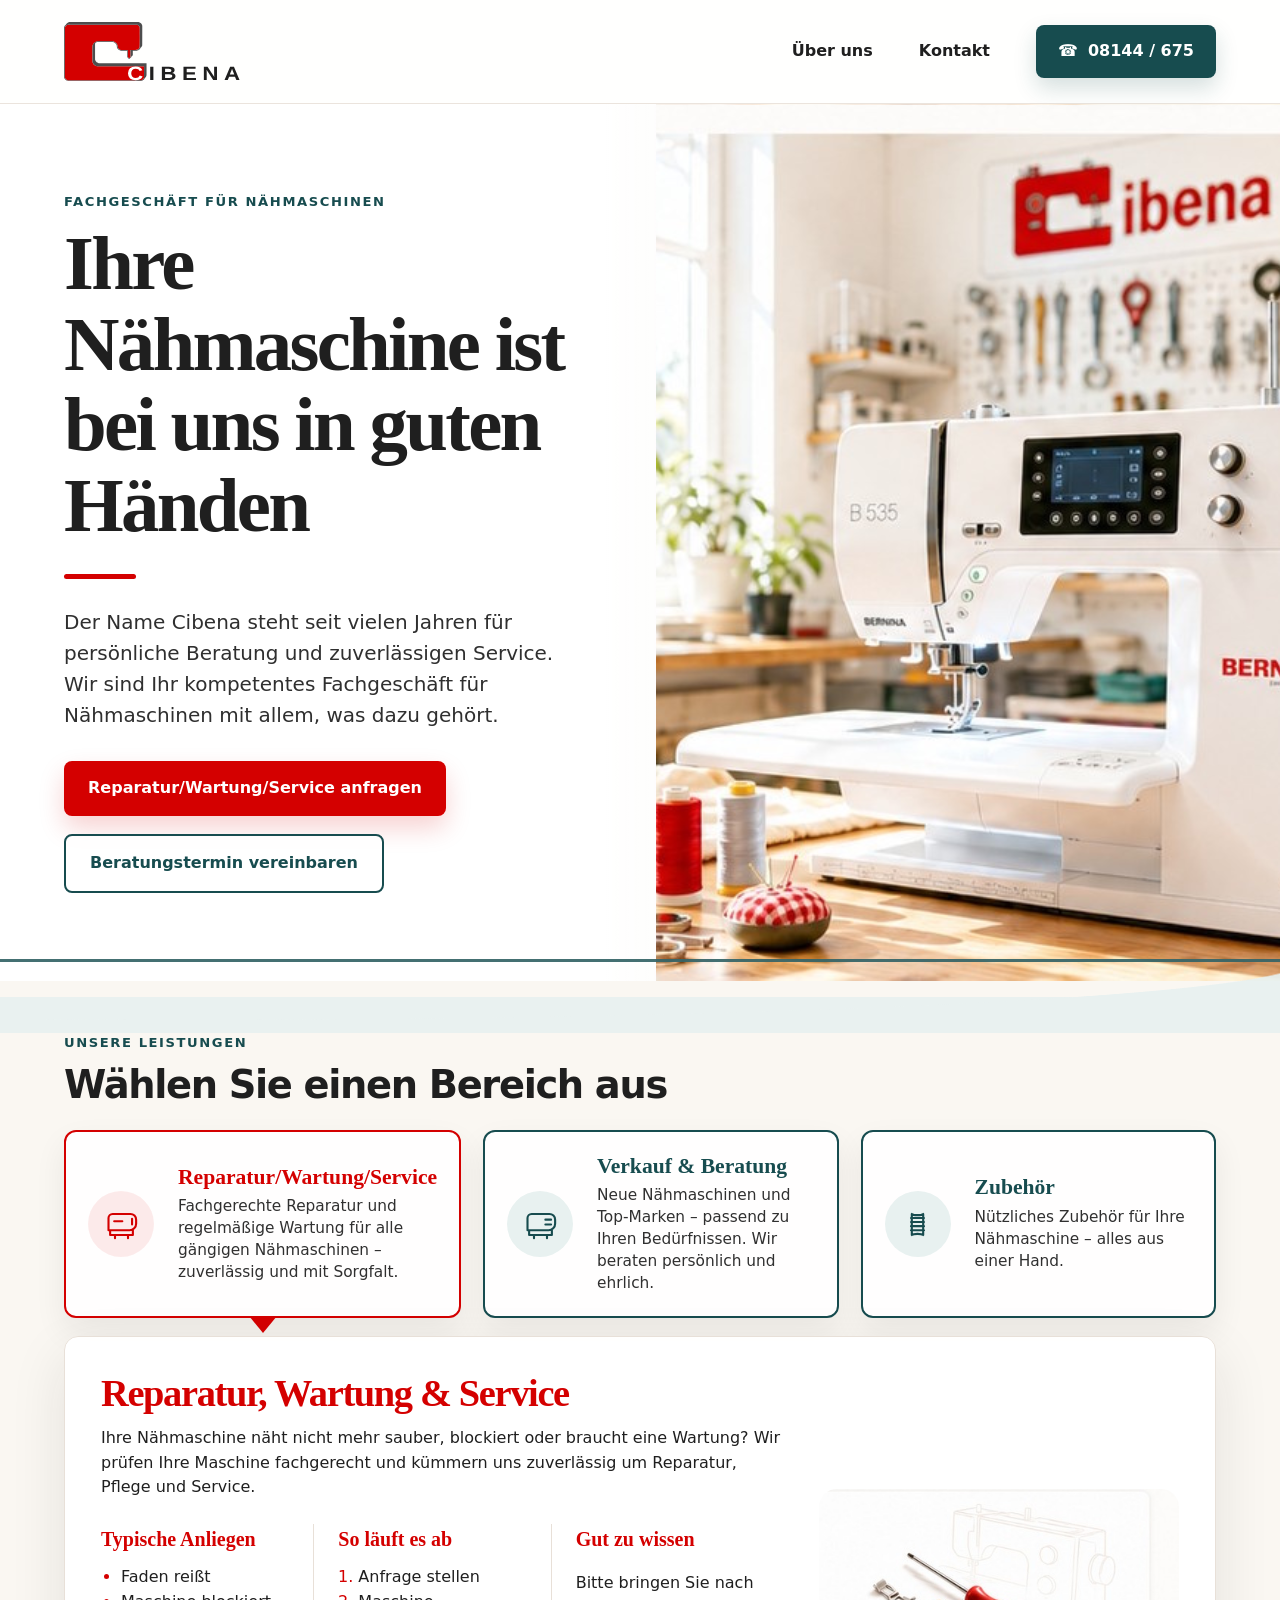
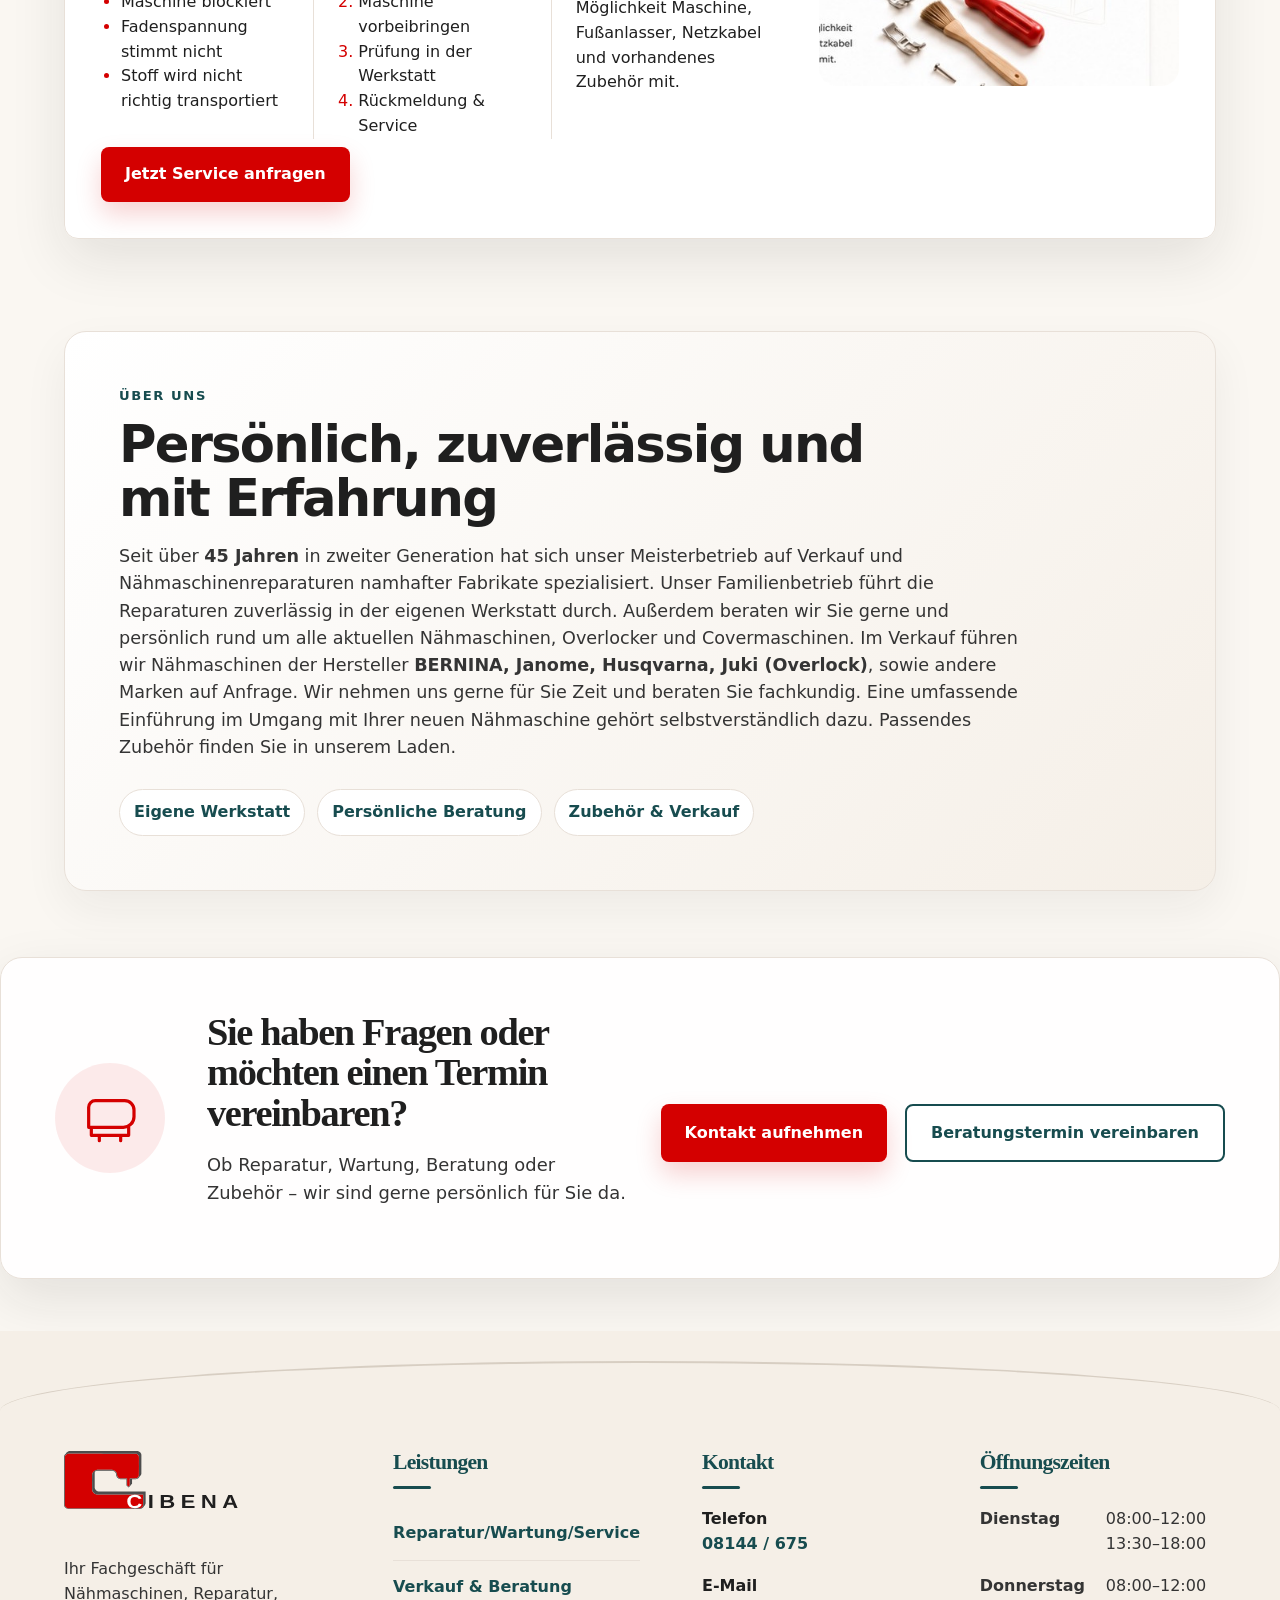
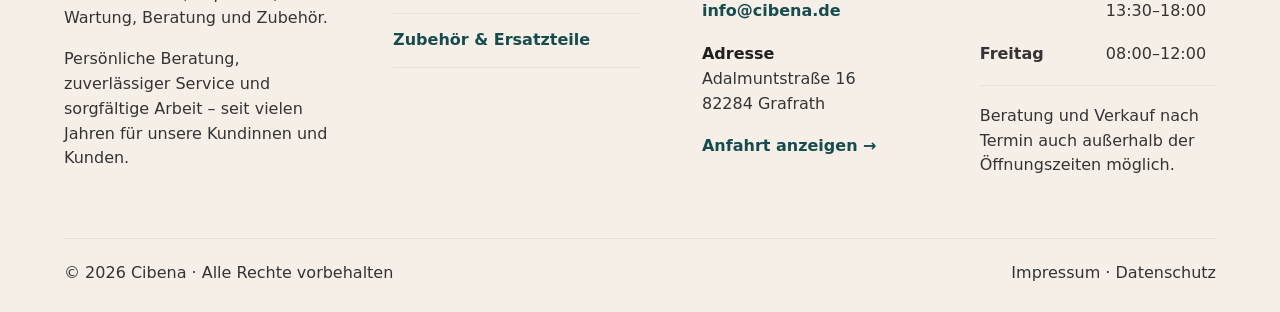
==== index.html @ 3da10b3f "Logo: vereinfachte Nähmaschine aus D:\Logos statt des detaillierten Logos" ====
<!doctype html>
<html lang="de">
<head>
  <meta charset="utf-8" />
  <meta name="viewport" content="width=device-width, initial-scale=1" />
  <title>Cibena – Nähmaschinen Reparatur, Wartung & Beratung</title>
  <meta name="description" content="Cibena ist Ihr Fachgeschäft für Nähmaschinen: Reparatur, Wartung, Service, Verkauf, Beratung, Zubehör und Ersatzteile." />
  <link rel="icon" href="assets/img/logo-cibena-neu.svg" type="image/svg+xml" />
  <link rel="stylesheet" href="assets/css/styles.css" />
</head>
<body>
  <header class="site-header" id="top">
    <a class="brand" href="#top" aria-label="Cibena Startseite">
      <img src="assets/img/logo-cibena-neu.svg" alt="Cibena" />
    </a>
    <nav class="main-nav" aria-label="Hauptnavigation">
      <a href="#ueber-uns">Über uns</a>
      <a href="#kontakt">Kontakt</a>
      <a class="phone-button" href="tel:+498144675" aria-label="Cibena anrufen">
        <span aria-hidden="true">☎</span> 08144 / 675
      </a>
    </nav>
  </header>

  <main>
    <section class="hero" aria-labelledby="hero-title">
      <div class="hero-copy">
        <p class="eyebrow">Fachgeschäft für Nähmaschinen</p>
        <h1 id="hero-title">Ihre Nähmaschine ist bei uns in guten Händen</h1>
        <div class="accent-line" aria-hidden="true"></div>
        <p class="hero-text">Der Name Cibena steht seit vielen Jahren für persönliche Beratung und zuverlässigen Service. Wir sind Ihr kompetentes Fachgeschäft für Nähmaschinen mit allem, was dazu gehört.</p>
        <div class="hero-actions">
          <a class="btn btn-primary" href="#leistungen" data-open-panel="repair">Reparatur/Wartung/Service anfragen</a>
          <a class="btn btn-secondary" href="#leistungen" data-open-panel="consulting">Beratungstermin vereinbaren</a>
        </div>
      </div>
      <div class="hero-image" role="img" aria-label="Helle Werkstatt mit Nähmaschine"></div>
    </section>

    <section class="services" id="leistungen" aria-labelledby="services-title">
      <div class="wave" aria-hidden="true"></div>
      <div class="section-head">
        <p class="eyebrow">Unsere Leistungen</p>
        <h2 id="services-title">Wählen Sie einen Bereich aus</h2>
      </div>

      <div class="service-tabs" role="tablist" aria-label="Leistungsbereiche">
        <button class="service-card is-active" type="button" role="tab" aria-selected="true" aria-controls="panel-repair" id="tab-repair" data-service="repair">
          <span class="icon-circle" aria-hidden="true">
            <svg viewBox="0 0 48 48"><path d="M10 31h24a8 8 0 0 0 8-8v-5a7 7 0 0 0-7-7H13a5 5 0 0 0-5 5v15h2Zm0 0v6h28v-6M15 20h10m12-3v7M16 37v4m16-4v4"/></svg>
          </span>
          <span>
            <strong>Reparatur/Wartung/Service</strong>
            <small>Fachgerechte Reparatur und regelmäßige Wartung für alle gängigen Nähmaschinen – zuverlässig und mit Sorgfalt.</small>
          </span>
        </button>

        <button class="service-card" type="button" role="tab" aria-selected="false" aria-controls="panel-consulting" id="tab-consulting" data-service="consulting">
          <span class="icon-circle" aria-hidden="true">
            <svg viewBox="0 0 48 48"><path d="M10 31h24a8 8 0 0 0 8-8v-5a7 7 0 0 0-7-7H13a5 5 0 0 0-5 5v15h2Zm0 0v6h28v-6M16 37v4m16-4v4M30 18h7m-7 6h7"/></svg>
          </span>
          <span>
            <strong>Verkauf & Beratung</strong>
            <small>Neue Nähmaschinen und Top-Marken – passend zu Ihren Bedürfnissen. Wir beraten persönlich und ehrlich.</small>
          </span>
        </button>

        <button class="service-card" type="button" role="tab" aria-selected="false" aria-controls="panel-accessories" id="tab-accessories" data-service="accessories">
          <span class="icon-circle" aria-hidden="true">
            <svg viewBox="0 0 48 48"><path d="M17 11c2 2 12 2 14 0M17 37c2-2 12-2 14 0M17 11v26m14-26v26M16 16h16M16 21h16M16 26h16M16 31h16"/></svg>
          </span>
          <span>
            <strong>Zubehör</strong>
            <small>Nützliches Zubehör für Ihre Nähmaschine – alles aus einer Hand.</small>
          </span>
        </button>
      </div>

      <div class="detail-shell">
        <article class="detail-panel is-active" id="panel-repair" role="tabpanel" aria-labelledby="tab-repair" data-panel="repair">
          <div class="detail-content">
            <h3>Reparatur, Wartung & Service</h3>
            <p>Ihre Nähmaschine näht nicht mehr sauber, blockiert oder braucht eine Wartung? Wir prüfen Ihre Maschine fachgerecht und kümmern uns zuverlässig um Reparatur, Pflege und Service.</p>
            <div class="info-grid">
              <div>
                <h4>Typische Anliegen</h4>
                <ul>
                  <li>Faden reißt</li>
                  <li>Maschine blockiert</li>
                  <li>Fadenspannung stimmt nicht</li>
                  <li>Stoff wird nicht richtig transportiert</li>
                </ul>
              </div>
              <div>
                <h4>So läuft es ab</h4>
                <ol>
                  <li>Anfrage stellen</li>
                  <li>Maschine vorbeibringen</li>
                  <li>Prüfung in der Werkstatt</li>
                  <li>Rückmeldung & Service</li>
                </ol>
              </div>
              <div>
                <h4>Gut zu wissen</h4>
                <p>Bitte bringen Sie nach Möglichkeit Maschine, Fußanlasser, Netzkabel und vorhandenes Zubehör mit.</p>
              </div>
            </div>
            <a class="btn btn-primary" href="#kontakt">Jetzt Service anfragen</a>
          </div>
          <img class="detail-image" src="assets/img/detail-repair.jpg" alt="Werkzeug und Nähmaschinen-Zubehör" loading="lazy" />
        </article>

        <article class="detail-panel" id="panel-consulting" role="tabpanel" aria-labelledby="tab-consulting" data-panel="consulting" hidden>
          <div class="detail-content">
            <h3>Verkauf & Beratung</h3>
            <p>Ob Einsteiger, Hobbynäher oder erfahrene Näherin: Wir beraten Sie persönlich und helfen Ihnen, eine Nähmaschine zu finden, die zu Ihren Anforderungen passt.</p>
            <div class="info-grid">
              <div>
                <h4>Für Einsteiger</h4>
                <ul>
                  <li>Einfache Bedienung</li>
                  <li>Zuverlässige Grundfunktionen</li>
                  <li>Verständliche Einführung</li>
                </ul>
              </div>
              <div>
                <h4>Für Fortgeschrittene</h4>
                <ul>
                  <li>Mehr Komfort</li>
                  <li>Passende Funktionen</li>
                  <li>Gutes Zubehör</li>
                </ul>
              </div>
              <div>
                <h4>Persönliche Einweisung</h4>
                <p>Wir erklären Ihnen die Maschine in Ruhe und beantworten Ihre Fragen direkt im Fachgeschäft.</p>
              </div>
            </div>
            <a class="btn btn-primary" href="#kontakt">Beratungstermin vereinbaren</a>
          </div>
          <img class="detail-image" src="assets/img/detail-consulting.jpg" alt="Persönliche Beratung an einer Nähmaschine" loading="lazy" />
        </article>

        <article class="detail-panel" id="panel-accessories" role="tabpanel" aria-labelledby="tab-accessories" data-panel="accessories" hidden>
          <div class="detail-content">
            <h3>Zubehör</h3>
            <p>Bei uns finden Sie Zubehör und Verbrauchsmaterial für viele gängige Nähmaschinen. Wir beraten Sie gerne, welches Teil zu Ihrer Maschine passt.</p>
            <div class="info-grid">
              <div>
                <h4>Zubehör</h4>
                <ul>
                  <li>Nadeln</li>
                  <li>Spulen</li>
                  <li>Nähfüße</li>
                  <li>Garn</li>
                </ul>
              </div>
              <div>
                <h4>Gut zu wissen</h4>
                <p>Bringen Sie nach Möglichkeit Marke, Modell oder die Maschine selbst mit, damit wir das passende Zubehör finden.</p>
              </div>
            </div>
            <a class="btn btn-primary" href="#kontakt">Zubehör anfragen</a>
          </div>
          <img class="detail-image" src="assets/img/detail-accessories.jpg" alt="Nähmaschinen-Zubehör und Ersatzteile" loading="lazy" />
        </article>
      </div>
    </section>

    <section class="about" id="ueber-uns" aria-labelledby="about-title">
      <div class="about-card">
        <p class="eyebrow">Über uns</p>
        <h2 id="about-title">Persönlich, zuverlässig und mit Erfahrung</h2>
		  <p>Seit über <strong>45 Jahren</strong> in zweiter Generation hat sich unser Meisterbetrieb auf Verkauf und Nähmaschinenreparaturen namhafter Fabrikate spezialisiert. Unser Familienbetrieb führt die Reparaturen zuverlässig in der eigenen Werkstatt durch. Außerdem beraten wir Sie gerne und persönlich rund um alle aktuellen Nähmaschinen, Overlocker und Covermaschinen. Im Verkauf führen wir Nähmaschinen der Hersteller <strong>BERNINA, Janome, Husqvarna, Juki (Overlock)</strong>, sowie andere Marken auf Anfrage. Wir nehmen uns gerne für Sie Zeit und  beraten Sie fachkundig. Eine umfassende Einführung im Umgang mit Ihrer neuen Nähmaschine gehört selbstverständlich dazu. Passendes Zubehör finden Sie in unserem Laden.</p>
        <div class="trust-list" aria-label="Vorteile">
          <span>Eigene Werkstatt</span>
          <span>Persönliche Beratung</span>
          <span>Zubehör & Verkauf</span>
        </div>
      </div>
    </section>

    <section class="contact-cta" id="kontakt" aria-labelledby="contact-title">
      <div class="cta-icon" aria-hidden="true">
        <svg viewBox="0 0 48 48"><path d="M10 31h24a8 8 0 0 0 8-8v-5a7 7 0 0 0-7-7H13a5 5 0 0 0-5 5v15h2Zm0 0v6h28v-6M16 37v4m16-4v4"/></svg>
      </div>
      <div>
        <h2 id="contact-title">Sie haben Fragen oder möchten einen Termin vereinbaren?</h2>
        <p>Ob Reparatur, Wartung, Beratung oder Zubehör – wir sind gerne persönlich für Sie da.</p>
      </div>
      <div class="cta-actions">
        <a class="btn btn-primary" href="tel:+498144675">Kontakt aufnehmen</a>
        <a class="btn btn-secondary" href="mailto:info@cibena.de?subject=Beratungstermin%20vereinbaren">Beratungstermin vereinbaren</a>
      </div>
    </section>
  </main>

  <footer class="footer">
    <div class="footer-wave" aria-hidden="true"></div>
    <div class="footer-grid">
      <div class="footer-brand">
        <img src="assets/img/logo-cibena-neu.svg" alt="Cibena" />
        <p>Ihr Fachgeschäft für Nähmaschinen, Reparatur, Wartung, Beratung und Zubehör.</p>
        <p>Persönliche Beratung, zuverlässiger Service und sorgfältige Arbeit – seit vielen Jahren für unsere Kundinnen und Kunden.</p>
      </div>

      <div>
        <h3>Leistungen</h3>
        <ul class="footer-links">
          <li><a href="#leistungen" data-open-panel="repair">Reparatur/Wartung/Service</a></li>
          <li><a href="#leistungen" data-open-panel="consulting">Verkauf & Beratung</a></li>
          <li><a href="#leistungen" data-open-panel="accessories">Zubehör & Ersatzteile</a></li>
        </ul>
      </div>

      <div>
        <h3>Kontakt</h3>
        <ul class="contact-list">
          <li><strong>Telefon</strong><a href="tel:+498144675">08144 / 675</a></li>
          <li><strong>E-Mail</strong><a href="mailto:info@cibena.de">info@cibena.de</a></li>
          <li><strong>Adresse</strong><span>Adalmuntstraße 16<br />82284 Grafrath</span></li>
          <li><a class="text-link" href="https://www.google.com/maps/search/?api=1&query=Cibena%20Grafrath" rel="noopener">Anfahrt anzeigen →</a></li>
        </ul>
      </div>

      <div>
        <h3>Öffnungszeiten</h3>
        <dl class="hours">
          <div><dt>Dienstag</dt><dd>08:00–12:00<br />13:30–18:00</dd></div>
          <div><dt>Donnerstag</dt><dd>08:00–12:00<br />13:30–18:00</dd></div>
          <div><dt>Freitag</dt><dd>08:00–12:00</dd></div>
        </dl>
        <p class="hint">Beratung und Verkauf nach Termin auch außerhalb der Öffnungszeiten möglich.</p>
      </div>
    </div>
    <div class="legal">
      <span>© <span id="year"></span> Cibena · Alle Rechte vorbehalten</span>
      <span><a href="impressum.html">Impressum</a> · <a href="datenschutz.html">Datenschutz</a></span>
    </div>
  </footer>

  <script src="assets/js/main.js"></script>
</body>
</html>
---- assets/css/styles.css ----
:root {
  --red: #d40000;
  --red-dark: #9f0000;
  --petrol: #174c4f;
  --petrol-soft: #e8f1f0;
  --cream: #faf7f2;
  --cream-2: #f5efe7;
  --surface: #ffffff;
  --text: #1f1f1f;
  --muted: #66615c;
  --border: #e8e0d8;
  --shadow: 0 20px 55px rgba(31, 31, 31, .10);
  --radius: 22px;
  --max: 1280px;
}

* { box-sizing: border-box; }
html { scroll-behavior: smooth; }
body {
  margin: 0;
  font-family: Inter, ui-sans-serif, system-ui, -apple-system, BlinkMacSystemFont, "Segoe UI", sans-serif;
  color: var(--text);
  background: var(--cream);
  line-height: 1.55;
}
img { max-width: 100%; height: auto; }
a { color: inherit; }

.site-header {
  position: sticky;
  top: 0;
  z-index: 20;
  display: flex;
  align-items: center;
  justify-content: space-between;
  gap: 32px;
  padding: 22px clamp(22px, 5vw, 68px);
  background: rgba(255, 255, 255, .92);
  backdrop-filter: blur(18px);
  border-bottom: 1px solid rgba(232, 224, 216, .85);
}
.brand img { width: 180px; display: block; }
.main-nav { display: flex; align-items: center; gap: clamp(18px, 4vw, 46px); font-weight: 700; }
.main-nav a { text-decoration: none; }
.main-nav a:not(.phone-button):hover { color: var(--red); }
.phone-button {
  display: inline-flex;
  align-items: center;
  gap: 10px;
  background: var(--petrol);
  color: #fff;
  padding: 14px 22px;
  border-radius: 8px;
  box-shadow: 0 10px 22px rgba(23, 76, 79, .18);
}

.hero {
  display: grid;
  grid-template-columns: minmax(0, 1fr) minmax(420px, .95fr);
  min-height: 610px;
  background: linear-gradient(90deg, #fff 0%, #fff 47%, rgba(255,255,255,.64) 55%, rgba(255,255,255,0) 68%), var(--cream);
  overflow: hidden;
}
.hero-copy {
  align-self: center;
  padding: clamp(46px, 7vw, 88px) clamp(22px, 5vw, 68px);
  max-width: 760px;
}
.eyebrow {
  margin: 0 0 12px;
  color: var(--petrol);
  font-size: .82rem;
  font-weight: 800;
  letter-spacing: .12em;
  text-transform: uppercase;
}
h1, h2, h3 {
  margin: 0;
  line-height: 1.05;
  letter-spacing: -.035em;
}
h1 {
  font-family: Georgia, "Times New Roman", serif;
  font-size: clamp(3rem, 7vw, 4.8rem);
  font-weight: 600;
  max-width: 720px;
}
h2 { font-size: clamp(2rem, 4vw, 3.6rem); }
h3 { font-size: clamp(2rem, 3vw, 3.1rem); color: var(--red); font-family: Georgia, "Times New Roman", serif; font-weight: 600; }
h4 { margin: 0 0 10px; color: var(--red); font-family: Georgia, "Times New Roman", serif; font-size: 1.25rem; }
.accent-line { width: 72px; height: 5px; margin: 28px 0; background: var(--red); border-radius: 999px; }
.hero-text { max-width: 640px; font-size: clamp(1.05rem, 2vw, 1.25rem); color: #2f2f2f; }
.hero-actions, .cta-actions { display: flex; flex-wrap: wrap; gap: 18px; margin-top: 30px; }
.btn {
  display: inline-flex;
  align-items: center;
  justify-content: center;
  min-height: 54px;
  padding: 15px 24px;
  border-radius: 8px;
  text-decoration: none;
  font-weight: 800;
  transition: transform .2s ease, box-shadow .2s ease, background .2s ease;
}
.btn:hover { transform: translateY(-2px); }
.btn-primary { background: var(--red); color: #fff; box-shadow: 0 12px 26px rgba(212,0,0,.18); }
.btn-primary:hover { background: var(--red-dark); }
.btn-secondary { border: 2px solid var(--petrol); color: var(--petrol); background: rgba(255,255,255,.82); }
.hero-image {
  min-height: 560px;
  background-image: url('../img/hero-workshop.jpg');
  background-size: cover;
  background-position: center;
}

.services { position: relative; padding: 0 clamp(20px, 5vw, 68px) 58px; margin-top: -22px; }
.wave {
  height: 74px;
  margin-inline: calc(clamp(20px, 5vw, 68px) * -1);
  background:
    radial-gradient(120% 80px at 15% 0%, transparent 72%, var(--petrol-soft) 72.5% 100%),
    linear-gradient(180deg, transparent 0 50%, var(--petrol-soft) 50% 100%);
  border-top: 3px solid rgba(23, 76, 79, .85);
  opacity: .92;
}
.section-head { max-width: var(--max); margin: 0 auto 24px; }
.section-head h2 { font-size: clamp(1.8rem, 3vw, 2.6rem); }
.service-tabs {
  max-width: var(--max);
  margin: 0 auto 18px;
  display: grid;
  grid-template-columns: repeat(3, 1fr);
  gap: 22px;
}
.service-card {
  position: relative;
  border: 2px solid var(--petrol);
  border-radius: 12px;
  background: rgba(255,255,255,.92);
  padding: 22px;
  display: grid;
  grid-template-columns: 72px 1fr;
  gap: 18px;
  align-items: center;
  text-align: left;
  font: inherit;
  color: var(--petrol);
  cursor: pointer;
  box-shadow: 0 14px 32px rgba(31,31,31,.07);
  transition: transform .2s ease, border .2s ease, color .2s ease, box-shadow .2s ease;
}
.service-card:hover { transform: translateY(-3px); box-shadow: 0 20px 45px rgba(31,31,31,.10); }
.service-card strong { display: block; margin-bottom: 7px; font-family: Georgia, "Times New Roman", serif; font-size: 1.35rem; line-height: 1.15; }
.service-card small { display: block; color: #303030; font-size: .96rem; line-height: 1.42; }
.service-card.is-active { border-color: var(--red); color: var(--red); }
.service-card.is-active::after {
  content: "";
  position: absolute;
  left: 50%;
  bottom: -17px;
  transform: translateX(-50%);
  border-left: 14px solid transparent;
  border-right: 14px solid transparent;
  border-top: 17px solid var(--red);
}
.icon-circle {
  width: 66px; height: 66px; border-radius: 50%; display: grid; place-items: center;
  background: var(--petrol-soft);
}
.service-card.is-active .icon-circle { background: rgba(212,0,0,.08); }
.icon-circle svg { width: 39px; height: 39px; fill: none; stroke: currentColor; stroke-width: 2.6; stroke-linecap: round; stroke-linejoin: round; }

.detail-shell { max-width: var(--max); margin: 0 auto; }
.detail-panel {
  display: grid;
  grid-template-columns: 1fr minmax(250px, 360px);
  gap: 30px;
  align-items: center;
  background: rgba(255,255,255,.95);
  border: 1px solid var(--border);
  border-radius: 14px;
  padding: clamp(24px, 4vw, 36px);
  box-shadow: var(--shadow);
  animation: fadeIn .28s ease both;
}
@keyframes fadeIn { from { opacity: 0; transform: translateY(8px); } to { opacity: 1; transform: none; } }
.detail-content > p { max-width: 820px; margin: 12px 0 24px; }
.info-grid { display: grid; grid-template-columns: repeat(3, 1fr); gap: 24px; margin: 24px 0 8px; }
.info-grid > div { padding-right: 20px; border-right: 1px solid var(--border); }
.info-grid > div:last-child { border-right: 0; }
ul, ol { margin: 0; padding-left: 1.25rem; }
li::marker { color: var(--red); }
.detail-image { width: 100%; max-height: 310px; object-fit: cover; border-radius: 18px; justify-self: end; }

.about { padding: 34px clamp(20px, 5vw, 68px) 66px; }
.about-card {
  max-width: var(--max);
  margin: 0 auto;
  padding: clamp(28px, 5vw, 54px);
  border-radius: var(--radius);
  background: linear-gradient(135deg, #fff, var(--cream-2));
  border: 1px solid var(--border);
  box-shadow: 0 18px 45px rgba(31,31,31,.06);
}
.about-card h2 { max-width: 770px; }
.about-card p:not(.eyebrow) { max-width: 900px; color: #343434; font-size: 1.1rem; }
.trust-list { display: flex; flex-wrap: wrap; gap: 12px; margin-top: 28px; }
.trust-list span { padding: 10px 14px; border: 1px solid var(--border); background: #fff; border-radius: 999px; color: var(--petrol); font-weight: 800; }

.contact-cta {
  max-width: var(--max);
  margin: 0 auto 52px;
  padding: clamp(28px, 5vw, 54px);
  display: grid;
  grid-template-columns: 120px 1fr auto;
  align-items: center;
  gap: 32px;
  background: rgba(255,255,255,.92);
  border: 1px solid var(--border);
  border-radius: var(--radius);
  box-shadow: var(--shadow);
}
.cta-icon { width: 110px; height: 110px; border-radius: 50%; background: rgba(212,0,0,.08); color: var(--red); display: grid; place-items: center; }
.cta-icon svg { width: 64px; fill: none; stroke: currentColor; stroke-width: 2.4; stroke-linecap: round; stroke-linejoin: round; }
.contact-cta h2 { font-family: Georgia, "Times New Roman", serif; font-weight: 600; font-size: clamp(2rem, 3vw, 3rem); }
.contact-cta p { color: #343434; font-size: 1.12rem; }

.footer { padding: 30px clamp(20px, 5vw, 68px) 26px; background: var(--cream-2); }
.footer-wave { height: 50px; margin: 0 calc(clamp(20px, 5vw, 68px) * -1) 40px; border-top: 2px solid rgba(177, 164, 150, .45); border-radius: 50% 50% 0 0 / 100% 100% 0 0; }
.footer-grid { max-width: var(--max); margin: 0 auto; display: grid; grid-template-columns: 1.3fr 1fr 1.05fr 1.15fr; gap: clamp(28px, 5vw, 62px); }
.footer h3 { color: var(--petrol); font-size: 1.35rem; font-family: Georgia, "Times New Roman", serif; margin-bottom: 18px; }
.footer h3::after { content: ""; display: block; width: 38px; height: 3px; background: var(--petrol); margin-top: 12px; border-radius: 99px; }
.footer-brand img { width: 178px; margin-bottom: 24px; }
.footer p, .footer li, .hours { color: #343434; }
.footer-links, .contact-list { list-style: none; padding: 0; margin: 0; }
.footer-links li { border-bottom: 1px solid var(--border); }
.footer-links a { display: block; padding: 14px 0; text-decoration: none; color: var(--petrol); font-weight: 800; }
.footer-links a:hover, .text-link:hover { color: var(--red); }
.contact-list li { margin-bottom: 18px; }
.contact-list strong { display: block; color: var(--text); }
.contact-list a { color: var(--petrol); font-weight: 800; text-decoration: none; }
.hours { margin: 0; }
.hours div { display: grid; grid-template-columns: 1fr 1fr; gap: 16px; margin-bottom: 18px; }
.hours dt { font-weight: 800; }
.hours dd { margin: 0; }
.hint { border-top: 1px solid var(--border); padding-top: 18px; }
.legal { max-width: var(--max); margin: 44px auto 0; padding-top: 22px; border-top: 1px solid var(--border); display: flex; justify-content: space-between; gap: 18px; color: #343434; }
.legal a { text-decoration: none; }
.legal a:hover { color: var(--red); }

@media (max-width: 1050px) {
  .hero { grid-template-columns: 1fr; background: #fff; }
  .hero-image { min-height: 420px; order: -1; }
  .service-tabs, .info-grid, .footer-grid { grid-template-columns: 1fr; }
  .detail-panel, .contact-cta { grid-template-columns: 1fr; }
  .detail-image { justify-self: stretch; }
  .info-grid > div { border-right: 0; border-bottom: 1px solid var(--border); padding: 0 0 18px; }
  .info-grid > div:last-child { border-bottom: 0; }
}
@media (max-width: 720px) {
  .site-header { position: static; align-items: flex-start; flex-direction: column; }
  .brand img { width: 150px; }
  .main-nav { width: 100%; flex-wrap: wrap; gap: 16px 24px; }
  .phone-button { width: 100%; justify-content: center; }
  h1 { font-size: clamp(3rem, 14vw, 4.6rem); }
  .hero-copy { padding-top: 38px; }
  .hero-image { min-height: 320px; }
  .service-card { grid-template-columns: 58px 1fr; padding: 18px; }
  .icon-circle { width: 54px; height: 54px; }
  .icon-circle svg { width: 32px; height: 32px; }
  .legal { flex-direction: column; }
}

/* Sicherstellen, dass inaktive SPA-Detailkacheln nicht sichtbar sind.
   Ohne diese Regel kann die display:grid-Regel das HTML-hidden-Attribut ueberstimmen. */
.detail-panel[hidden] {
  display: none !important;
}
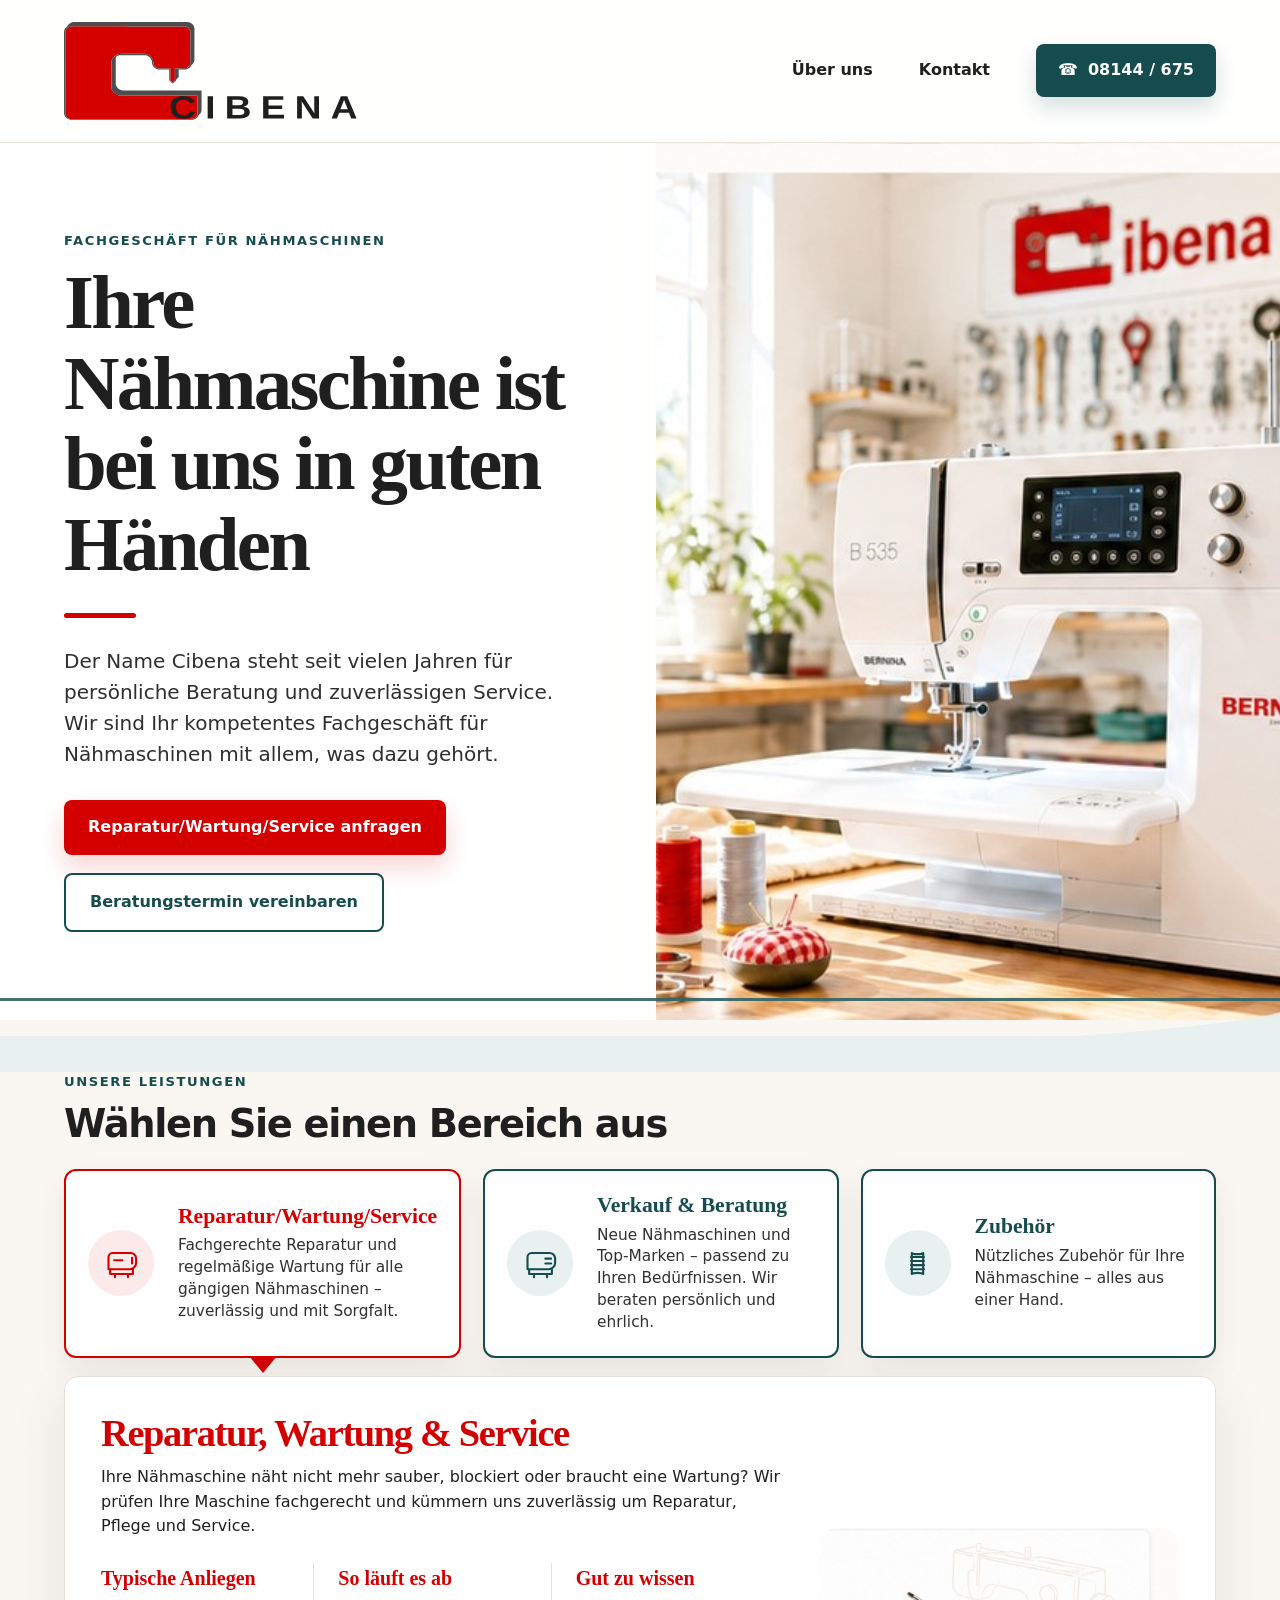
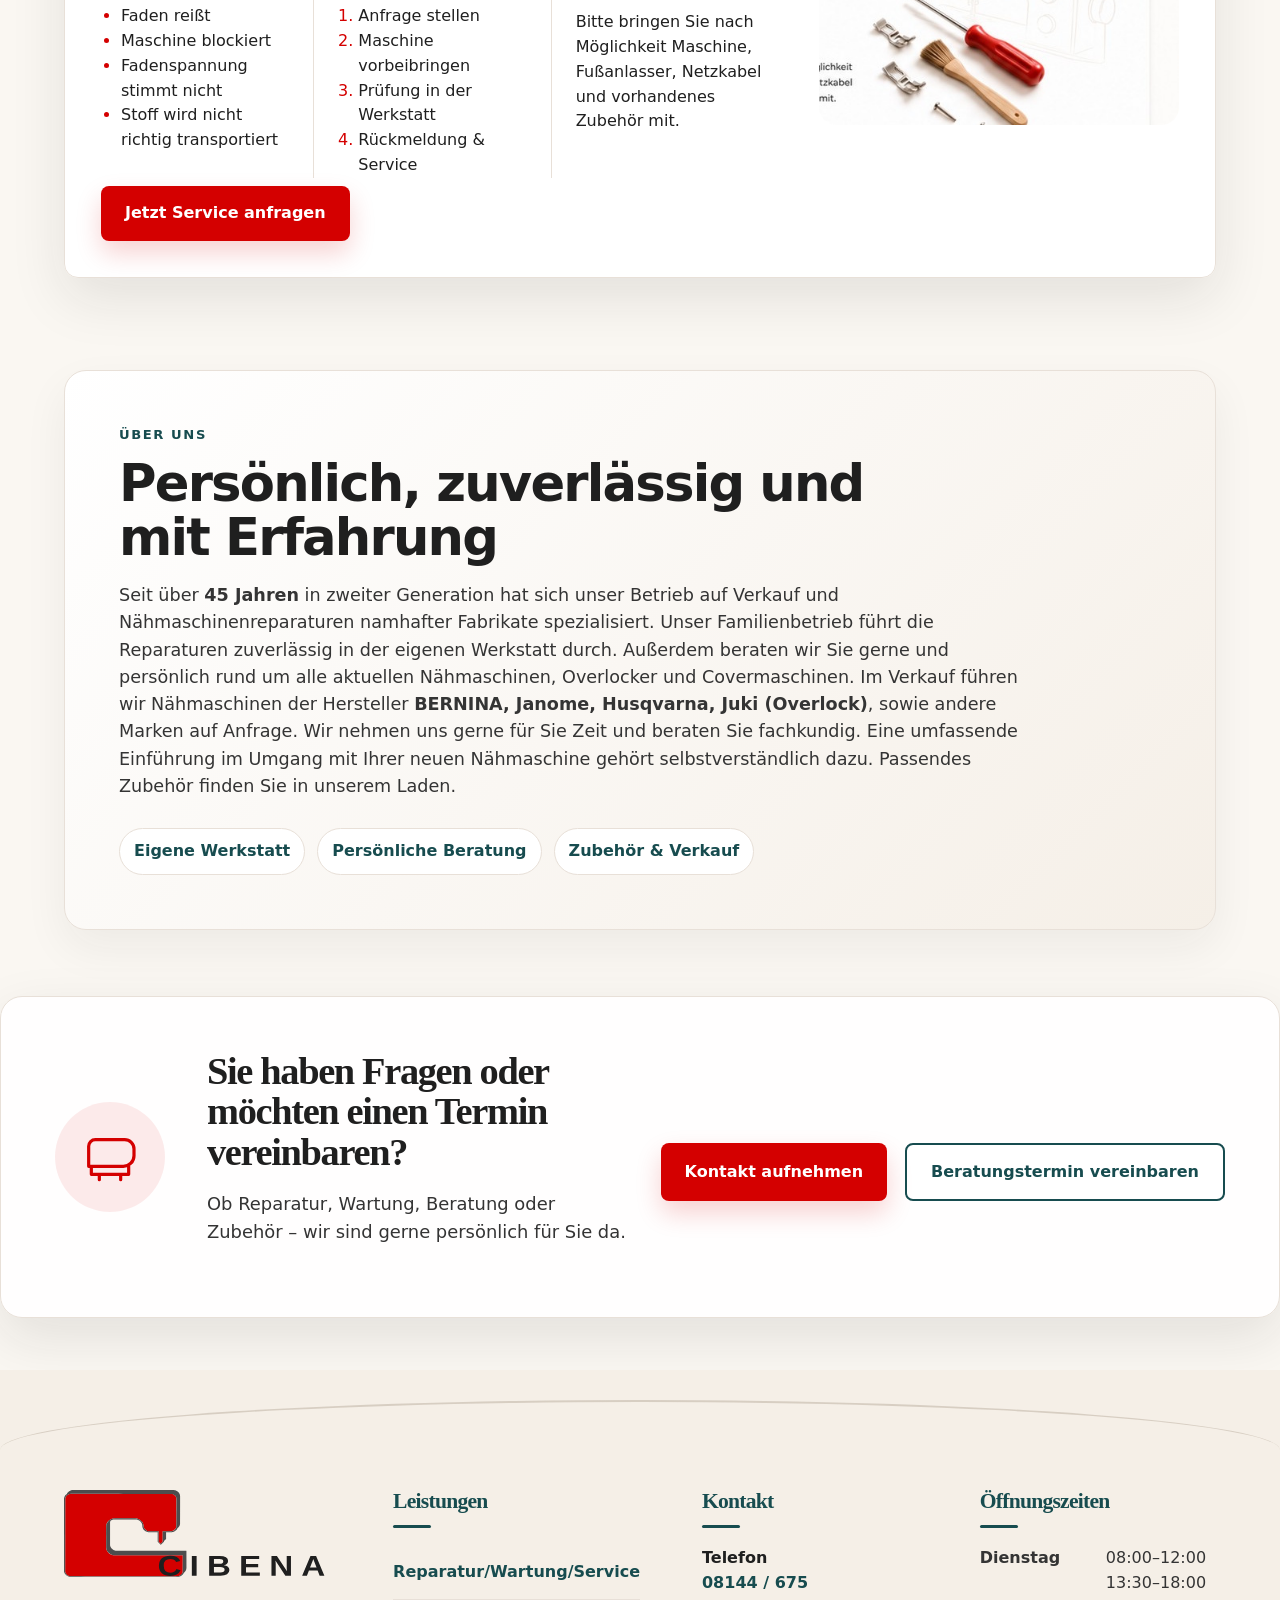
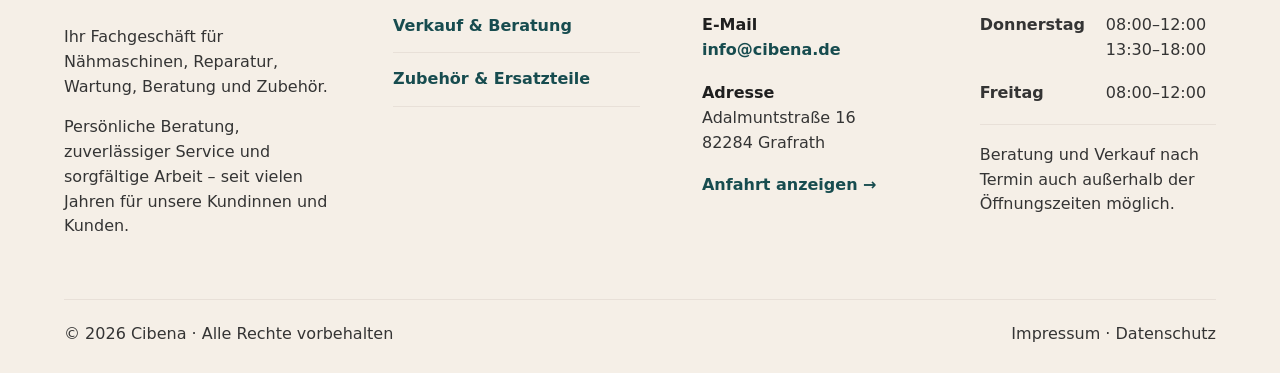
==== commit 14873bf3: "Über uns: Meisterbetrieb -> Betrieb" ====
--- a/index.html
+++ b/index.html
@@ -171,7 +171,7 @@
       <div class="about-card">
         <p class="eyebrow">Über uns</p>
         <h2 id="about-title">Persönlich, zuverlässig und mit Erfahrung</h2>
-		  <p>Seit über <strong>45 Jahren</strong> in zweiter Generation hat sich unser Meisterbetrieb auf Verkauf und Nähmaschinenreparaturen namhafter Fabrikate spezialisiert. Unser Familienbetrieb führt die Reparaturen zuverlässig in der eigenen Werkstatt durch. Außerdem beraten wir Sie gerne und persönlich rund um alle aktuellen Nähmaschinen, Overlocker und Covermaschinen. Im Verkauf führen wir Nähmaschinen der Hersteller <strong>BERNINA, Janome, Husqvarna, Juki (Overlock)</strong>, sowie andere Marken auf Anfrage. Wir nehmen uns gerne für Sie Zeit und  beraten Sie fachkundig. Eine umfassende Einführung im Umgang mit Ihrer neuen Nähmaschine gehört selbstverständlich dazu. Passendes Zubehör finden Sie in unserem Laden.</p>
+		  <p>Seit über <strong>45 Jahren</strong> in zweiter Generation hat sich unser Betrieb auf Verkauf und Nähmaschinenreparaturen namhafter Fabrikate spezialisiert. Unser Familienbetrieb führt die Reparaturen zuverlässig in der eigenen Werkstatt durch. Außerdem beraten wir Sie gerne und persönlich rund um alle aktuellen Nähmaschinen, Overlocker und Covermaschinen. Im Verkauf führen wir Nähmaschinen der Hersteller <strong>BERNINA, Janome, Husqvarna, Juki (Overlock)</strong>, sowie andere Marken auf Anfrage. Wir nehmen uns gerne für Sie Zeit und  beraten Sie fachkundig. Eine umfassende Einführung im Umgang mit Ihrer neuen Nähmaschine gehört selbstverständlich dazu. Passendes Zubehör finden Sie in unserem Laden.</p>
         <div class="trust-list" aria-label="Vorteile">
           <span>Eigene Werkstatt</span>
           <span>Persönliche Beratung</span>
--- a/assets/css/styles.css
+++ b/assets/css/styles.css
@@ -39,7 +39,7 @@
   backdrop-filter: blur(18px);
   border-bottom: 1px solid rgba(232, 224, 216, .85);
 }
-.brand img { width: 180px; display: block; }
+.brand img { width: 300px; display: block; }
 .main-nav { display: flex; align-items: center; gap: clamp(18px, 4vw, 46px); font-weight: 700; }
 .main-nav a { text-decoration: none; }
 .main-nav a:not(.phone-button):hover { color: var(--red); }
@@ -230,7 +230,7 @@
 .footer-grid { max-width: var(--max); margin: 0 auto; display: grid; grid-template-columns: 1.3fr 1fr 1.05fr 1.15fr; gap: clamp(28px, 5vw, 62px); }
 .footer h3 { color: var(--petrol); font-size: 1.35rem; font-family: Georgia, "Times New Roman", serif; margin-bottom: 18px; }
 .footer h3::after { content: ""; display: block; width: 38px; height: 3px; background: var(--petrol); margin-top: 12px; border-radius: 99px; }
-.footer-brand img { width: 178px; margin-bottom: 24px; }
+.footer-brand img { width: 288px; margin-bottom: 24px; }
 .footer p, .footer li, .hours { color: #343434; }
 .footer-links, .contact-list { list-style: none; padding: 0; margin: 0; }
 .footer-links li { border-bottom: 1px solid var(--border); }
@@ -259,7 +259,7 @@
 }
 @media (max-width: 720px) {
   .site-header { position: static; align-items: flex-start; flex-direction: column; }
-  .brand img { width: 150px; }
+  .brand img { width: 240px; }
   .main-nav { width: 100%; flex-wrap: wrap; gap: 16px 24px; }
   .phone-button { width: 100%; justify-content: center; }
   h1 { font-size: clamp(3rem, 14vw, 4.6rem); }
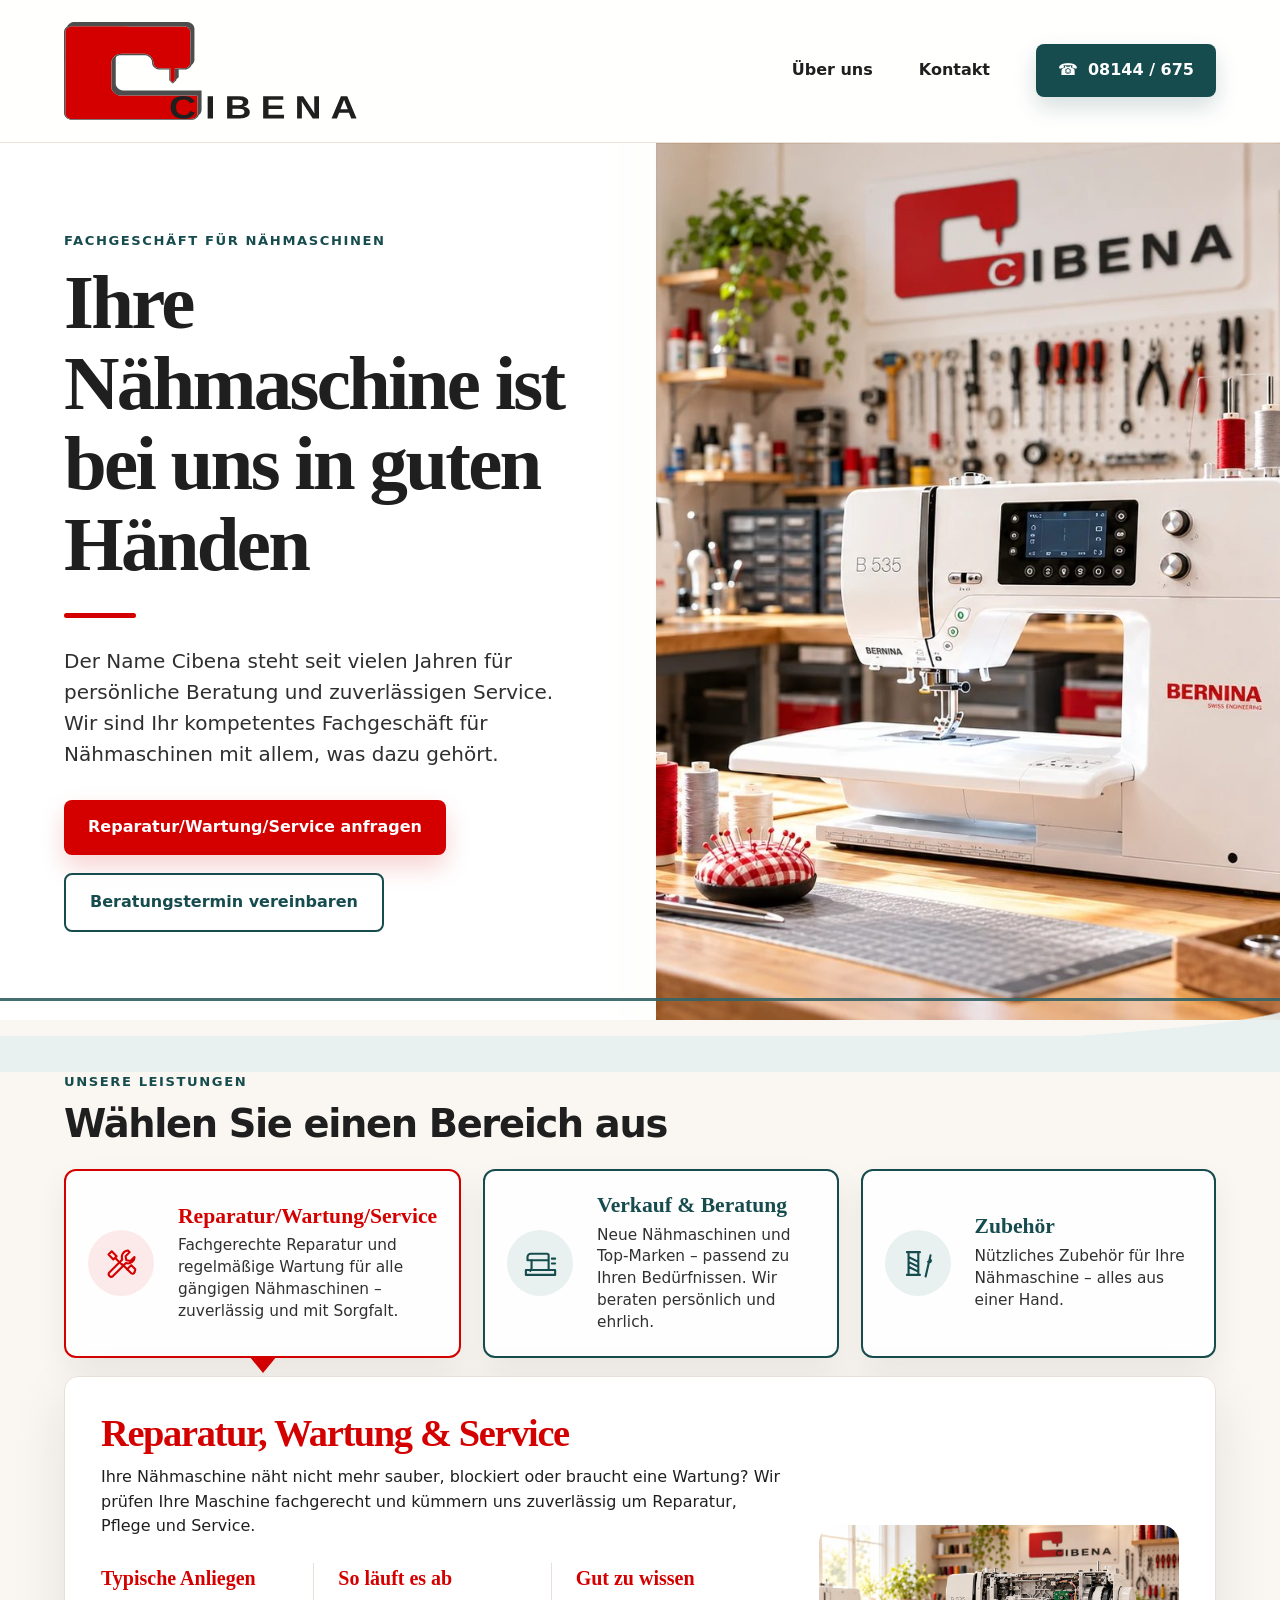
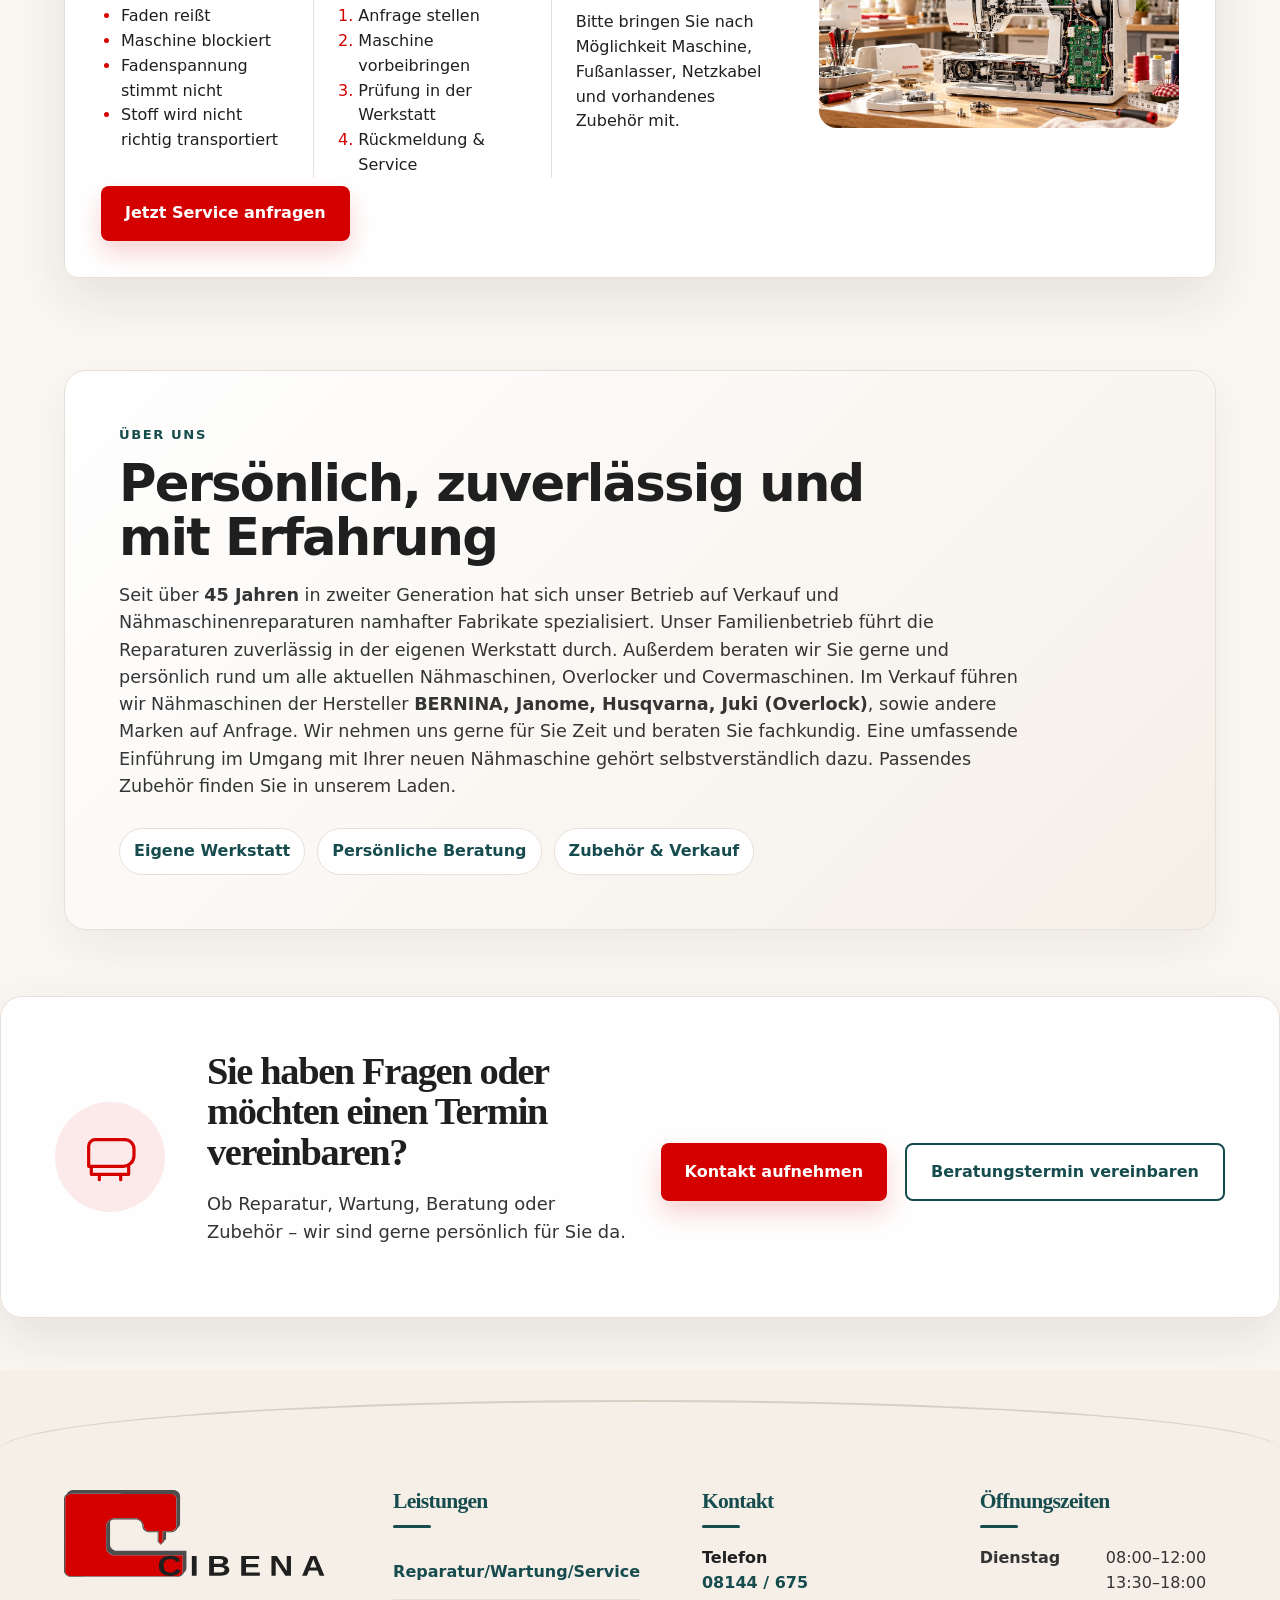
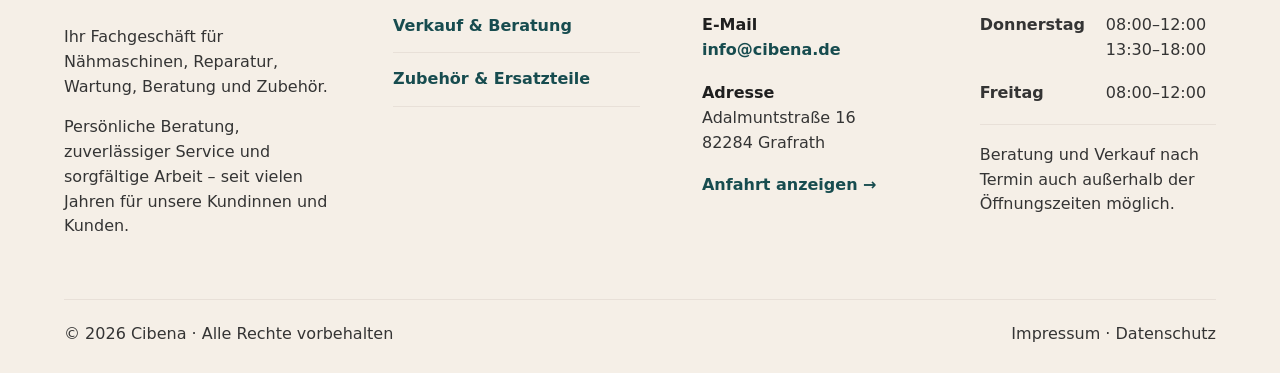
==== commit 54fdced5: "Icons der Leistungskacheln: Werkzeug, Nähmaschine, Garnrolle mit Nadel" ====
--- a/index.html
+++ b/index.html
@@ -47,7 +47,7 @@
       <div class="service-tabs" role="tablist" aria-label="Leistungsbereiche">
         <button class="service-card is-active" type="button" role="tab" aria-selected="true" aria-controls="panel-repair" id="tab-repair" data-service="repair">
           <span class="icon-circle" aria-hidden="true">
-            <svg viewBox="0 0 48 48"><path d="M10 31h24a8 8 0 0 0 8-8v-5a7 7 0 0 0-7-7H13a5 5 0 0 0-5 5v15h2Zm0 0v6h28v-6M15 20h10m12-3v7M16 37v4m16-4v4"/></svg>
+            <svg viewBox="0 0 48 48"><path d="M32 8a8 8 0 0 0-7 11L9 35a3.2 3.2 0 0 0 4.5 4.5L29.5 23.5A8 8 0 0 0 40 16l-5 5-5-1-1-5 5-5-2-2Z"/><path d="M12 9l6 6-4 4-6-6zM16 17l9 9M25 25l7 7"/><path d="M31 31l5 5a2.5 2.5 0 0 0 4-1l1-4-5-5z"/></svg>
           </span>
           <span>
             <strong>Reparatur/Wartung/Service</strong>
@@ -57,7 +57,7 @@
 
         <button class="service-card" type="button" role="tab" aria-selected="false" aria-controls="panel-consulting" id="tab-consulting" data-service="consulting">
           <span class="icon-circle" aria-hidden="true">
-            <svg viewBox="0 0 48 48"><path d="M10 31h24a8 8 0 0 0 8-8v-5a7 7 0 0 0-7-7H13a5 5 0 0 0-5 5v15h2Zm0 0v6h28v-6M16 37v4m16-4v4M30 18h7m-7 6h7"/></svg>
+            <svg viewBox="0 0 48 48"><path d="M6 38h36v-6H6z"/><path d="M34 32V14a2 2 0 0 0-2-2H12a4 4 0 0 0-4 4v4h26"/><path d="M13 20v10M13 30l-1.5 3M38 18h4M38 24h4"/></svg>
           </span>
           <span>
             <strong>Verkauf & Beratung</strong>
@@ -67,7 +67,7 @@
 
         <button class="service-card" type="button" role="tab" aria-selected="false" aria-controls="panel-accessories" id="tab-accessories" data-service="accessories">
           <span class="icon-circle" aria-hidden="true">
-            <svg viewBox="0 0 48 48"><path d="M17 11c2 2 12 2 14 0M17 37c2-2 12-2 14 0M17 11v26m14-26v26M16 16h16M16 21h16M16 26h16M16 31h16"/></svg>
+            <svg viewBox="0 0 48 48"><path d="M11 10h16M11 38h16M13 10v28M25 10v28M13 16l12 6M13 22l12 6M13 28l12 6"/><path d="M34 40l6-26M37 22a2 2 0 1 0 2.2-3.2"/></svg>
           </span>
           <span>
             <strong>Zubehör</strong>
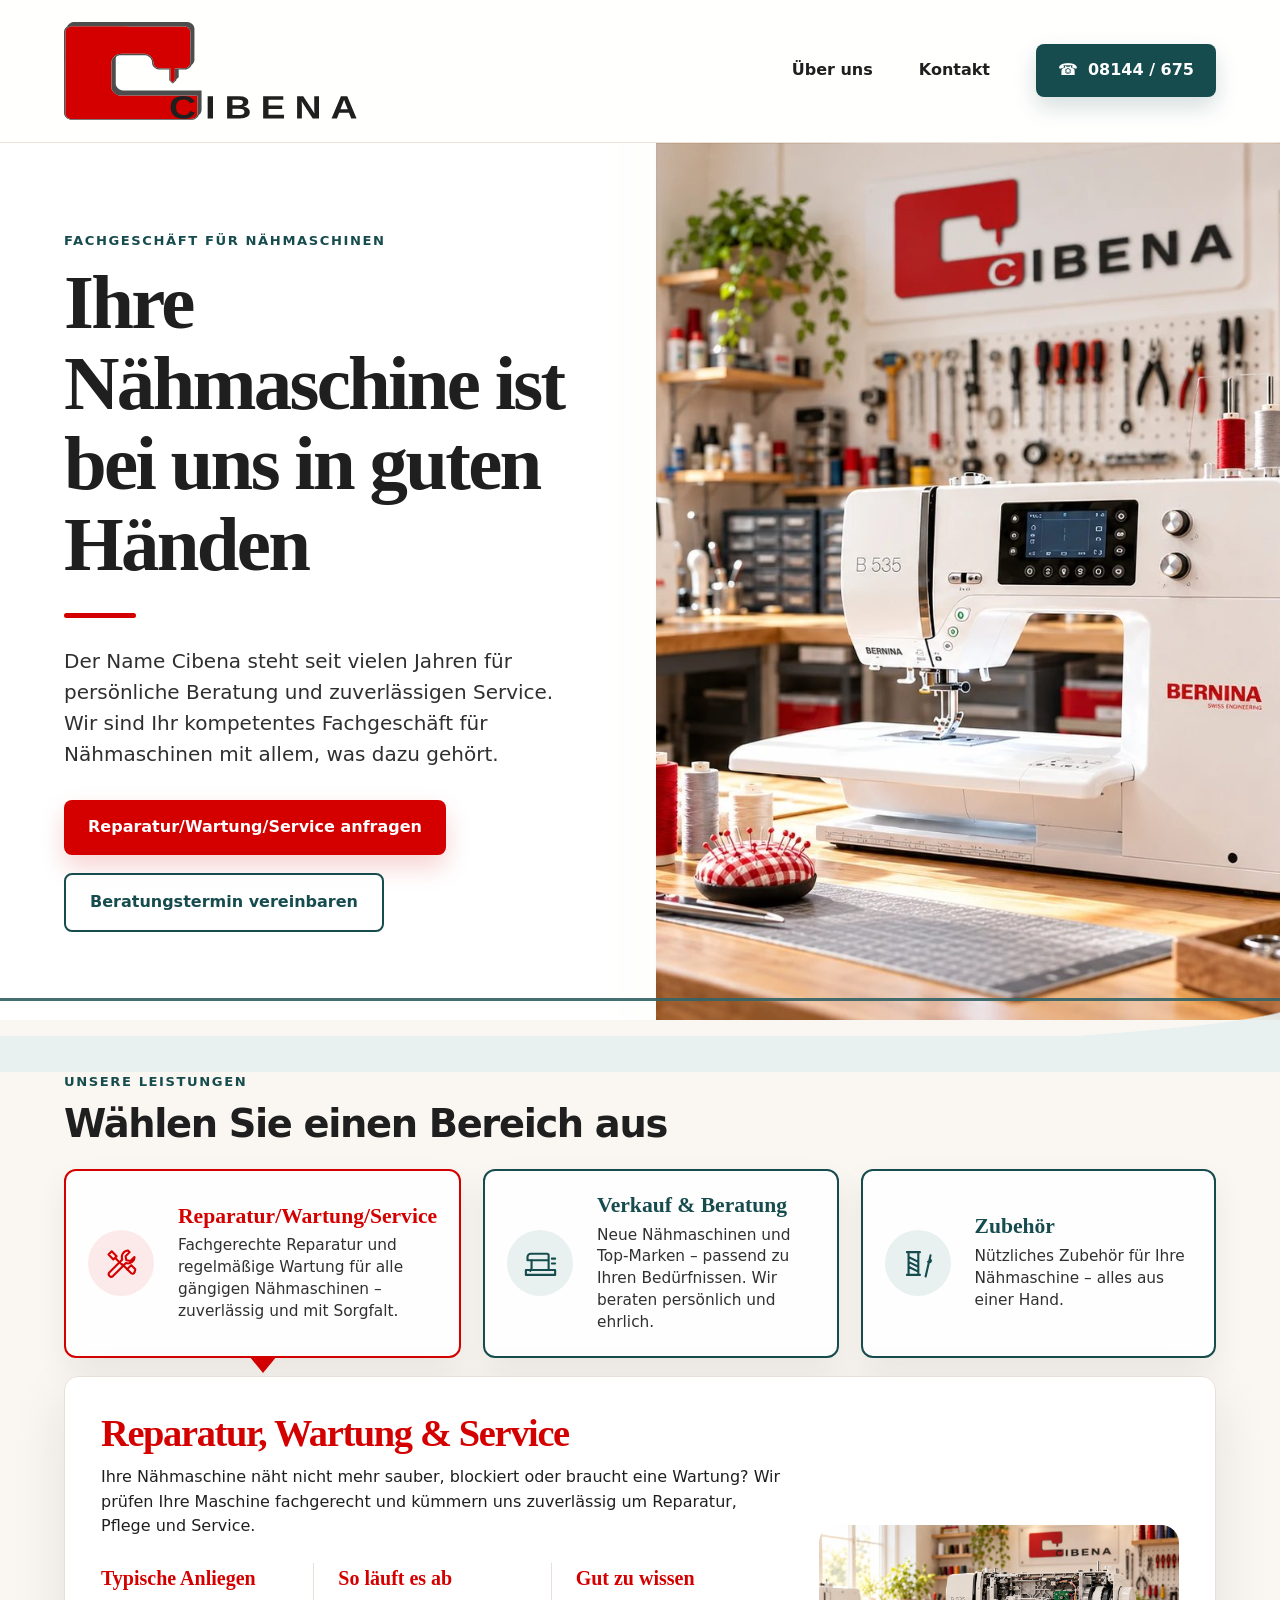
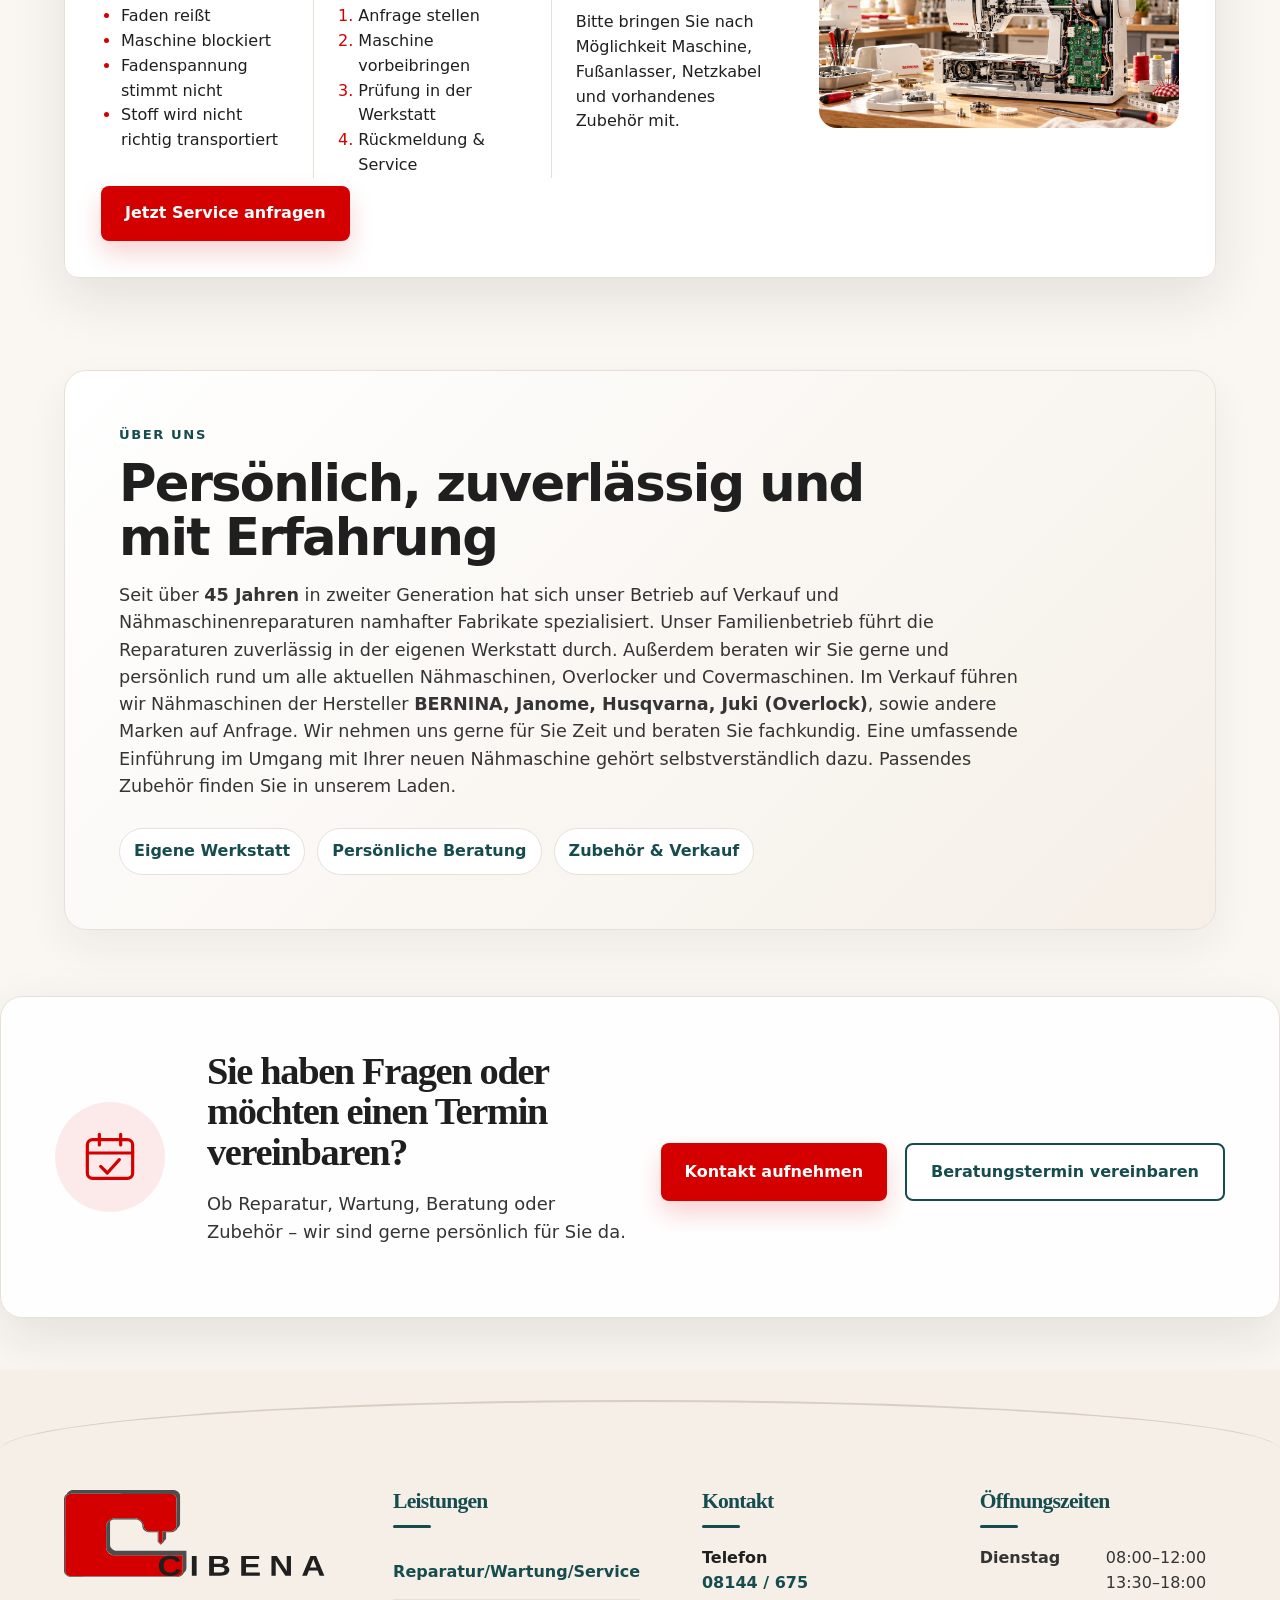
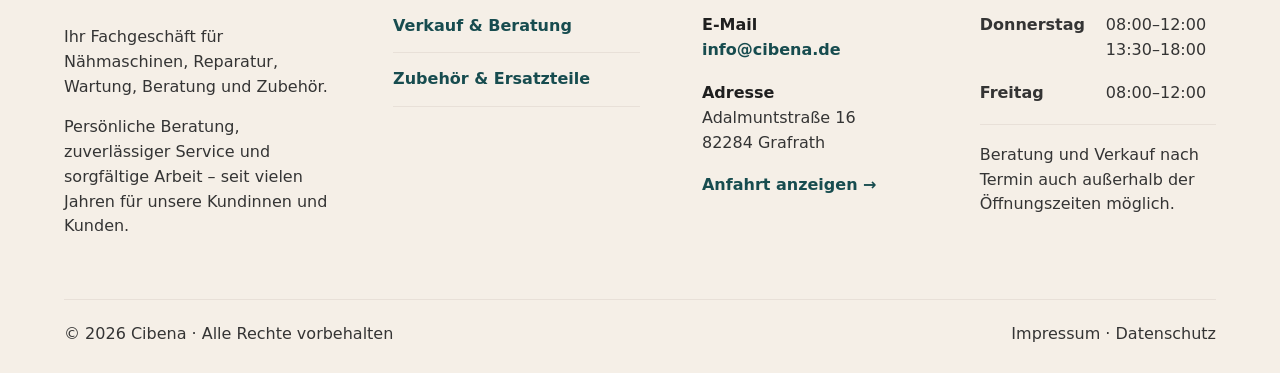
==== commit f35ec0c0: "Termin/Kontakt: Kalender-Icon statt Nähmaschine" ====
--- a/index.html
+++ b/index.html
@@ -182,7 +182,7 @@
 
     <section class="contact-cta" id="kontakt" aria-labelledby="contact-title">
       <div class="cta-icon" aria-hidden="true">
-        <svg viewBox="0 0 48 48"><path d="M10 31h24a8 8 0 0 0 8-8v-5a7 7 0 0 0-7-7H13a5 5 0 0 0-5 5v15h2Zm0 0v6h28v-6M16 37v4m16-4v4"/></svg>
+        <svg viewBox="0 0 48 48"><rect x="7" y="11" width="34" height="29" rx="4"/><path d="M7 21h34M16 7v8M32 7v8M17 31l5 5 9-10"/></svg>
       </div>
       <div>
         <h2 id="contact-title">Sie haben Fragen oder möchten einen Termin vereinbaren?</h2>
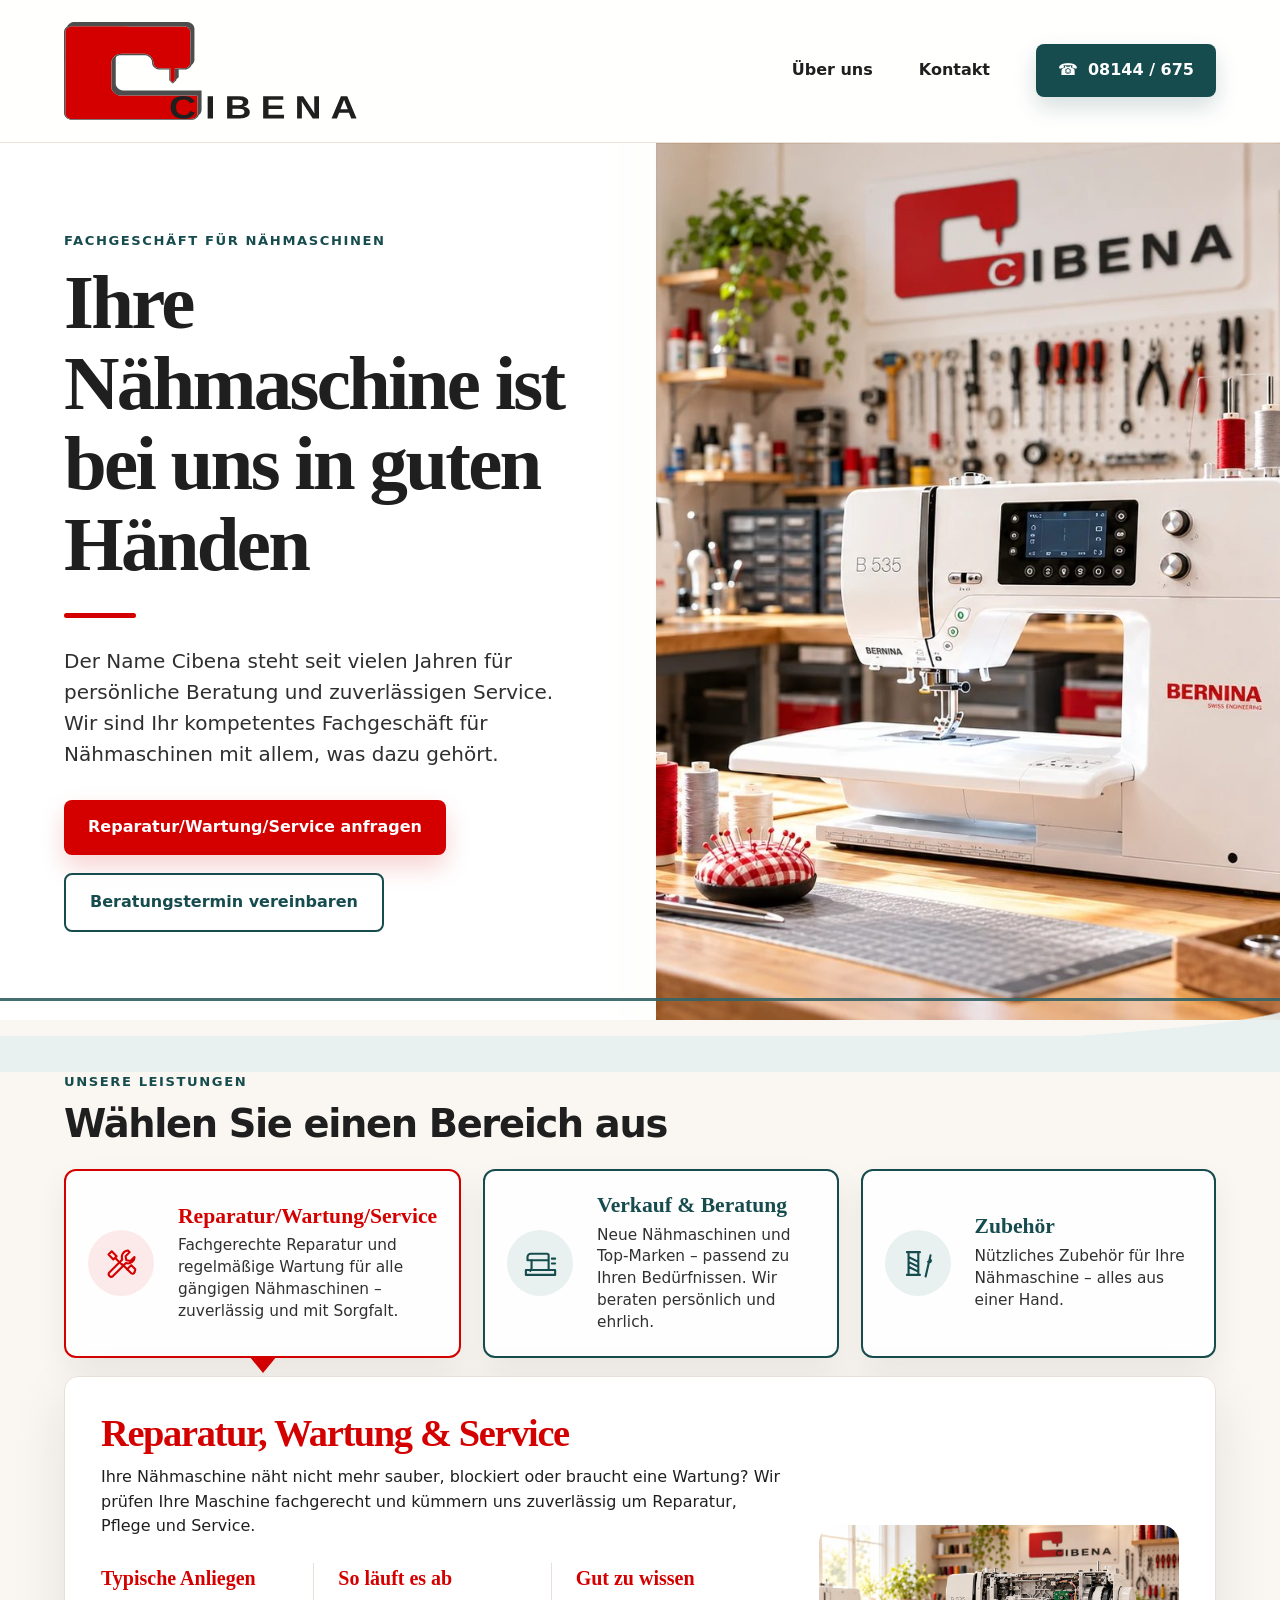
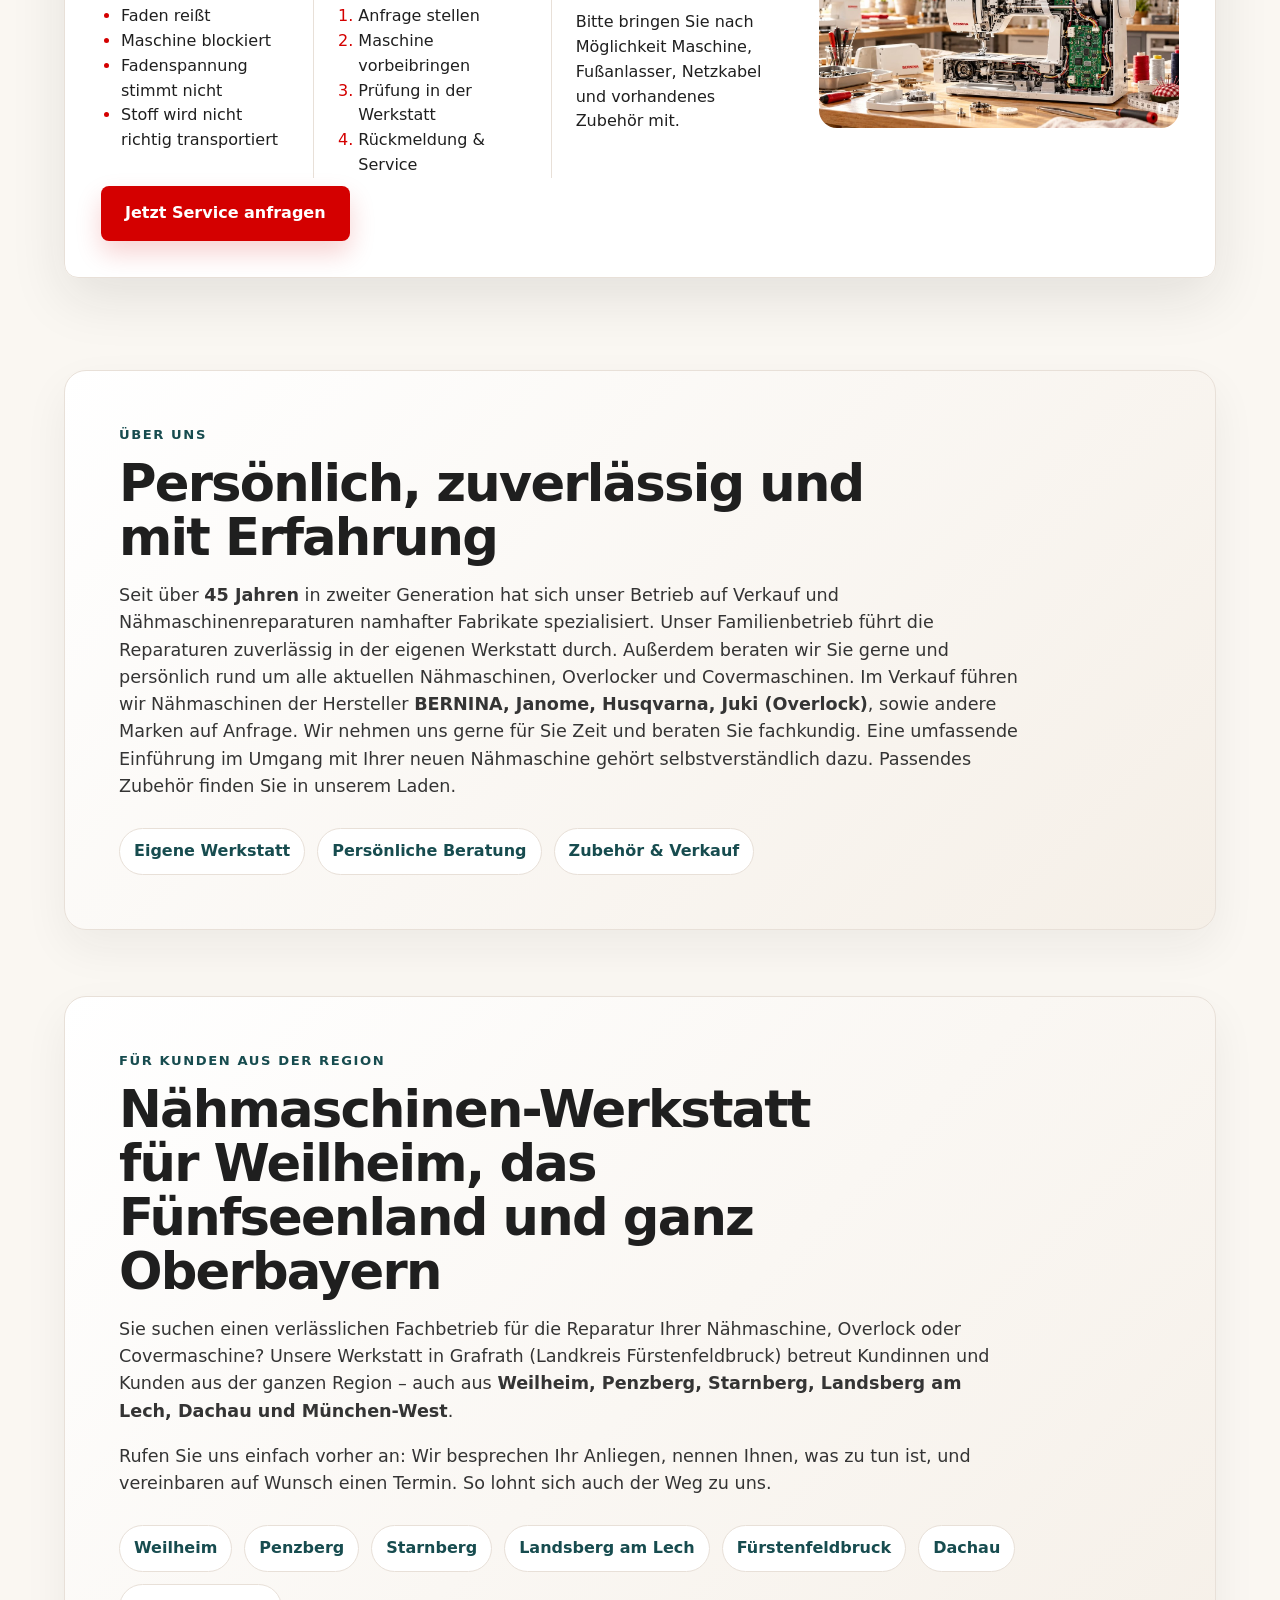
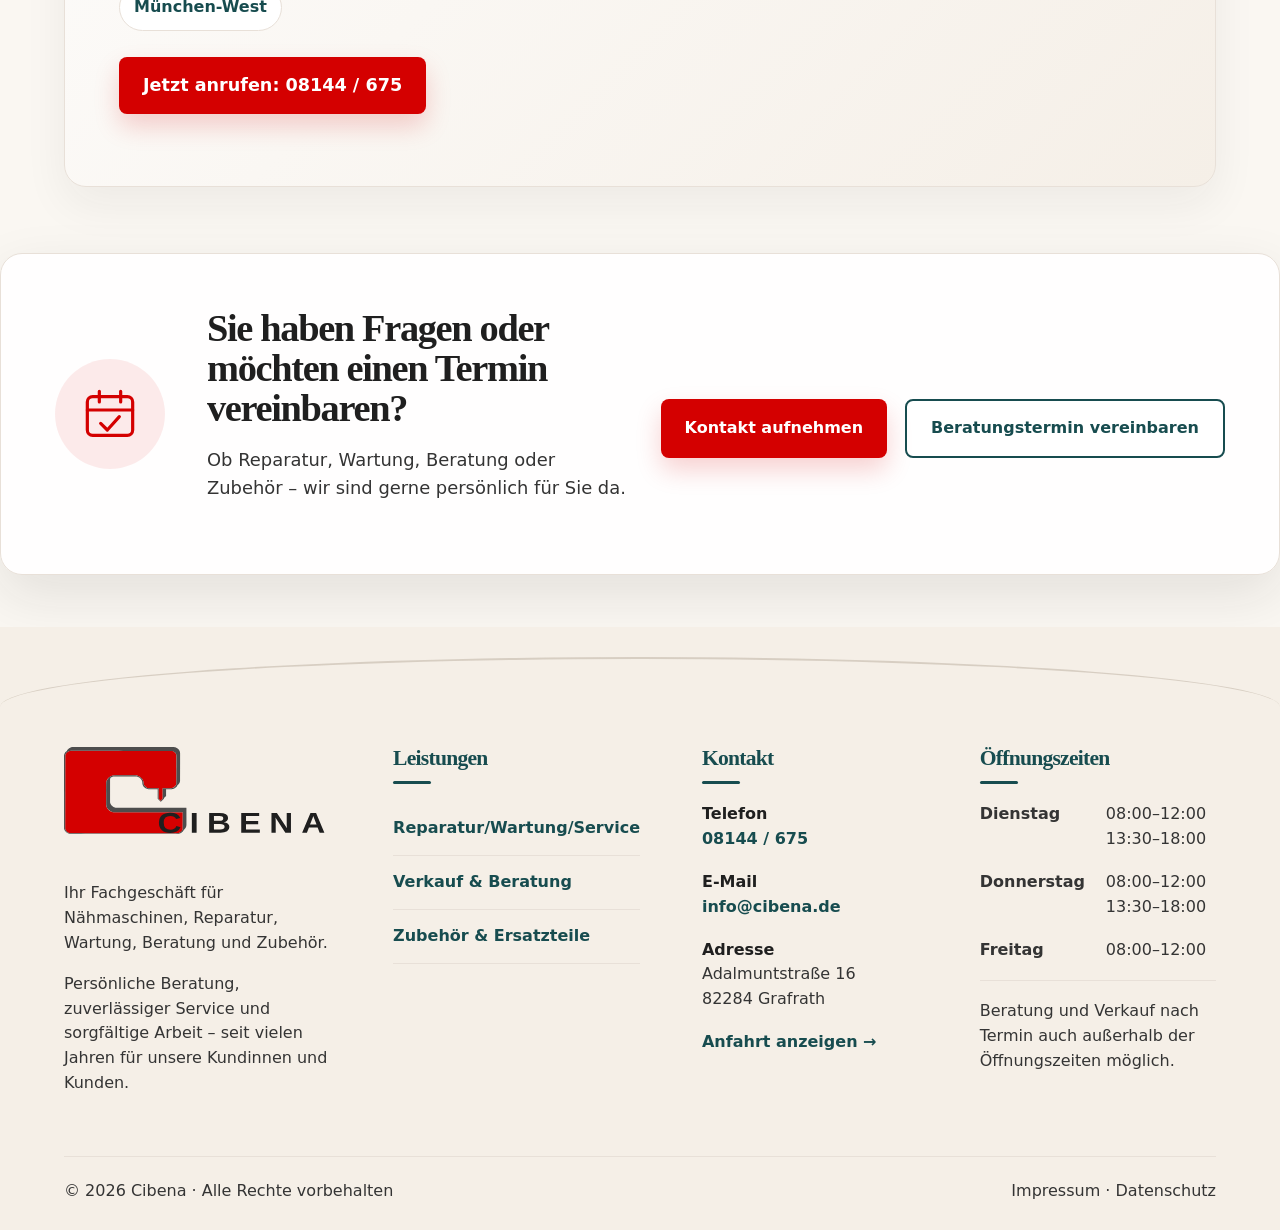
==== commit 99a23035: "Regionale Ansprache (Weilheim, Fünfseenland, Oberbayern): Abschnitt, Titel/Beschreibung, strukturier" ====
--- a/index.html
+++ b/index.html
@@ -3,10 +3,28 @@
 <head>
   <meta charset="utf-8" />
   <meta name="viewport" content="width=device-width, initial-scale=1" />
-  <title>Cibena – Nähmaschinen Reparatur, Wartung & Beratung</title>
-  <meta name="description" content="Cibena ist Ihr Fachgeschäft für Nähmaschinen: Reparatur, Wartung, Service, Verkauf, Beratung, Zubehör und Ersatzteile." />
+  <title>Cibena Grafrath – Nähmaschinen Reparatur, Wartung & Beratung im Fünfseenland und Oberbayern</title>
+  <meta name="description" content="Cibena in Grafrath: Fachbetrieb für Nähmaschinen mit eigener Werkstatt. Reparatur, Wartung, Verkauf, Beratung und Zubehör – auch für Kunden aus Weilheim, Starnberg, Landsberg, Fürstenfeldbruck und ganz Oberbayern." />
   <link rel="icon" href="assets/img/logo-cibena-neu.svg" type="image/svg+xml" />
   <link rel="stylesheet" href="assets/css/styles.css" />
+  <script type="application/ld+json">
+  {
+    "@context": "https://schema.org",
+    "@type": "LocalBusiness",
+    "name": "Cibena",
+    "description": "Fachbetrieb für Nähmaschinen mit eigener Werkstatt: Reparatur, Wartung, Verkauf, Beratung und Zubehör.",
+    "url": "https://cibena.de/",
+    "telephone": "+49 8144 675",
+    "email": "info@cibena.de",
+    "address": {"@type": "PostalAddress", "streetAddress": "Adalmuntstraße 16", "postalCode": "82284", "addressLocality": "Grafrath", "addressCountry": "DE"},
+    "areaServed": ["Grafrath", "Fürstenfeldbruck", "Weilheim in Oberbayern", "Penzberg", "Starnberg", "Landsberg am Lech", "Dachau", "München"],
+    "openingHoursSpecification": [
+      {"@type": "OpeningHoursSpecification", "dayOfWeek": ["Tuesday", "Thursday"], "opens": "08:00", "closes": "12:00"},
+      {"@type": "OpeningHoursSpecification", "dayOfWeek": ["Tuesday", "Thursday"], "opens": "13:30", "closes": "18:00"},
+      {"@type": "OpeningHoursSpecification", "dayOfWeek": "Friday", "opens": "08:00", "closes": "12:00"}
+    ]
+  }
+  </script>
 </head>
 <body>
   <header class="site-header" id="top">
@@ -180,6 +198,25 @@
       </div>
     </section>
 
+    <section class="about region" id="region" aria-labelledby="region-title">
+      <div class="about-card">
+        <p class="eyebrow">Für Kunden aus der Region</p>
+        <h2 id="region-title">Nähmaschinen-Werkstatt für Weilheim, das Fünfseenland und ganz Oberbayern</h2>
+        <p>Sie suchen einen verlässlichen Fachbetrieb für die Reparatur Ihrer Nähmaschine, Overlock oder Covermaschine? Unsere Werkstatt in Grafrath (Landkreis Fürstenfeldbruck) betreut Kundinnen und Kunden aus der ganzen Region – auch aus <strong>Weilheim, Penzberg, Starnberg, Landsberg am Lech, Dachau und München-West</strong>.</p>
+        <p>Rufen Sie uns einfach vorher an: Wir besprechen Ihr Anliegen, nennen Ihnen, was zu tun ist, und vereinbaren auf Wunsch einen Termin. So lohnt sich auch der Weg zu uns.</p>
+        <div class="trust-list" aria-label="Einzugsgebiet">
+          <span>Weilheim</span>
+          <span>Penzberg</span>
+          <span>Starnberg</span>
+          <span>Landsberg am Lech</span>
+          <span>Fürstenfeldbruck</span>
+          <span>Dachau</span>
+          <span>München-West</span>
+        </div>
+        <p class="region-cta"><a class="btn btn-primary" href="tel:+498144675">Jetzt anrufen: 08144 / 675</a></p>
+      </div>
+    </section>
+
     <section class="contact-cta" id="kontakt" aria-labelledby="contact-title">
       <div class="cta-icon" aria-hidden="true">
         <svg viewBox="0 0 48 48"><rect x="7" y="11" width="34" height="29" rx="4"/><path d="M7 21h34M16 7v8M32 7v8M17 31l5 5 9-10"/></svg>
--- a/assets/css/styles.css
+++ b/assets/css/styles.css
@@ -276,3 +276,6 @@
 .detail-panel[hidden] {
   display: none !important;
 }
+
+.region { padding-top: 0; }
+.region-cta { margin-top: 26px; }
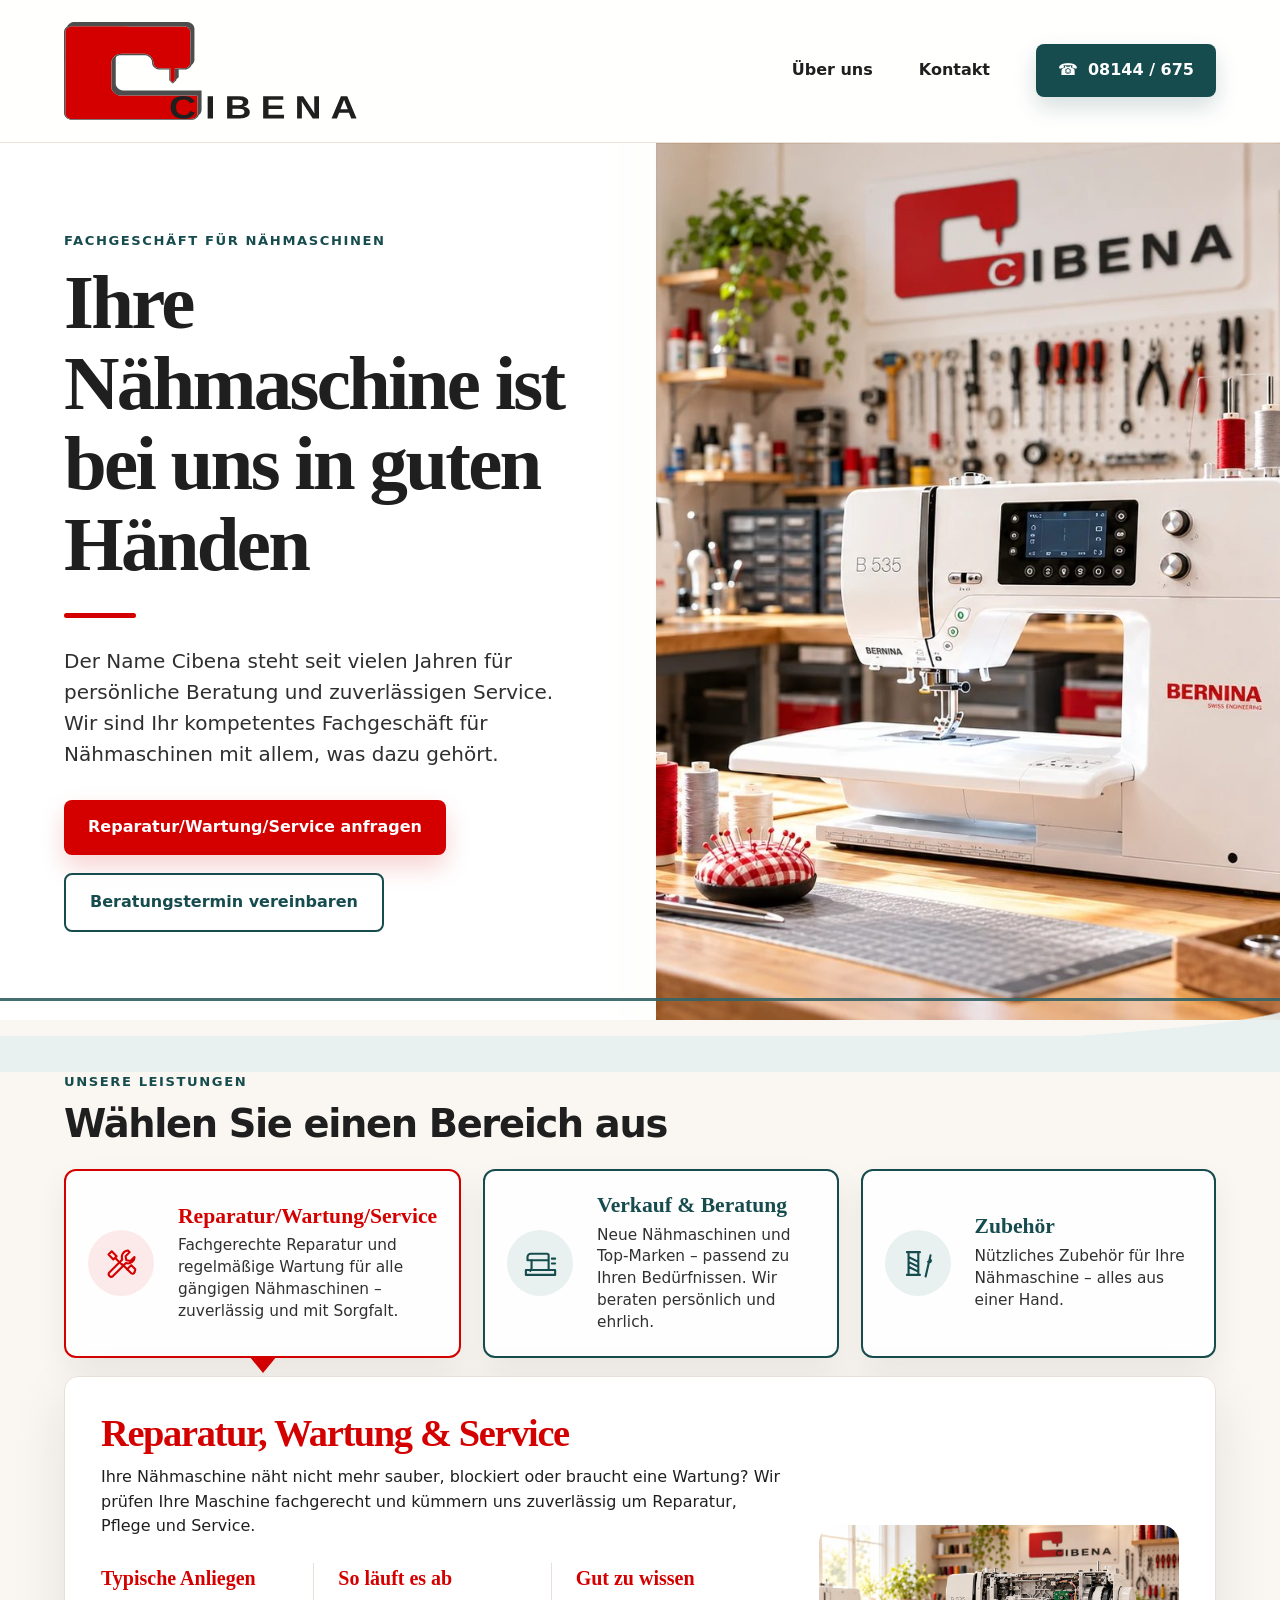
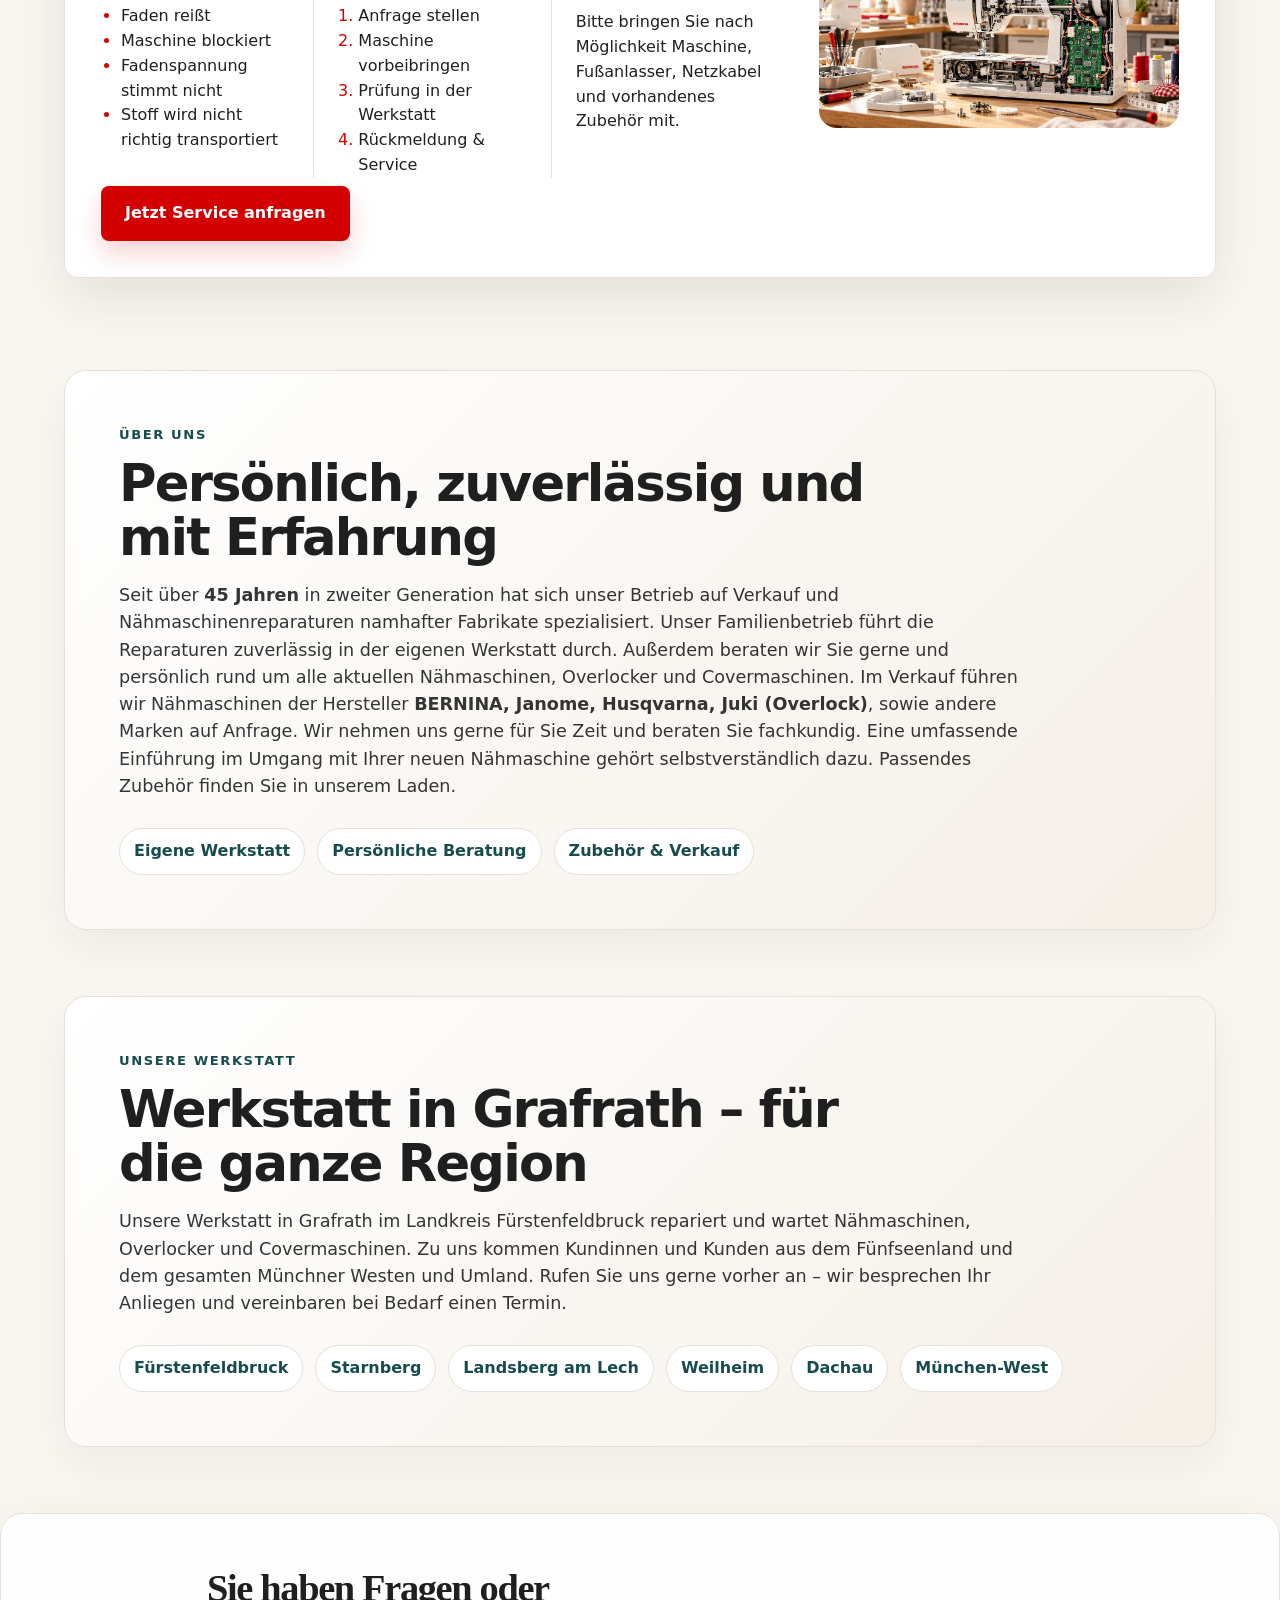
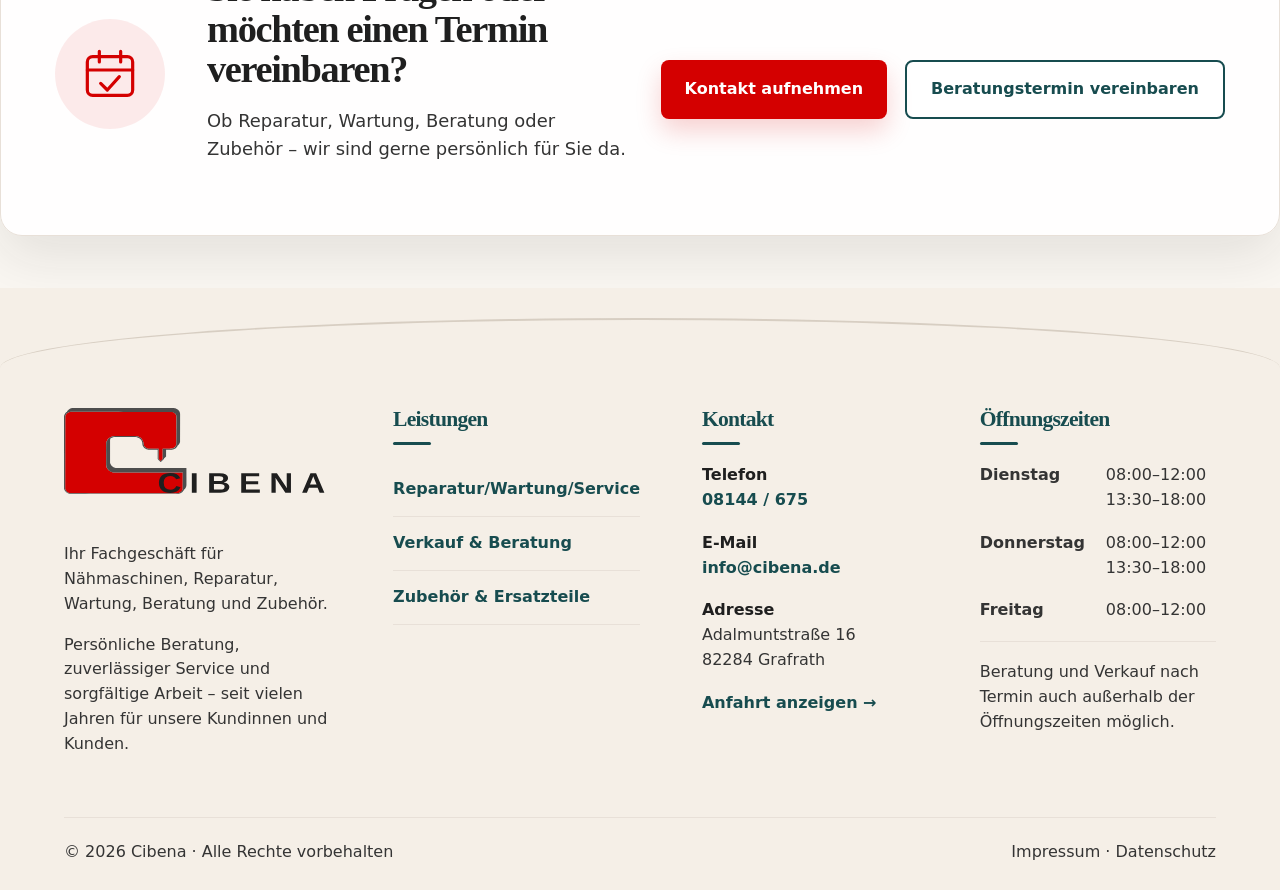
==== commit bc283c9b: "Regionaler Abschnitt dezenter formuliert" ====
--- a/index.html
+++ b/index.html
@@ -3,8 +3,8 @@
 <head>
   <meta charset="utf-8" />
   <meta name="viewport" content="width=device-width, initial-scale=1" />
-  <title>Cibena Grafrath – Nähmaschinen Reparatur, Wartung & Beratung im Fünfseenland und Oberbayern</title>
-  <meta name="description" content="Cibena in Grafrath: Fachbetrieb für Nähmaschinen mit eigener Werkstatt. Reparatur, Wartung, Verkauf, Beratung und Zubehör – auch für Kunden aus Weilheim, Starnberg, Landsberg, Fürstenfeldbruck und ganz Oberbayern." />
+  <title>Cibena Grafrath – Nähmaschinen Reparatur, Wartung & Beratung im Fünfseenland</title>
+  <meta name="description" content="Cibena in Grafrath: Fachbetrieb für Nähmaschinen mit eigener Werkstatt. Reparatur, Wartung, Verkauf, Beratung und Zubehör für Kunden aus Fürstenfeldbruck, dem Fünfseenland und Oberbayern." />
   <link rel="icon" href="assets/img/logo-cibena-neu.svg" type="image/svg+xml" />
   <link rel="stylesheet" href="assets/css/styles.css" />
   <script type="application/ld+json">
@@ -200,20 +200,17 @@
 
     <section class="about region" id="region" aria-labelledby="region-title">
       <div class="about-card">
-        <p class="eyebrow">Für Kunden aus der Region</p>
-        <h2 id="region-title">Nähmaschinen-Werkstatt für Weilheim, das Fünfseenland und ganz Oberbayern</h2>
-        <p>Sie suchen einen verlässlichen Fachbetrieb für die Reparatur Ihrer Nähmaschine, Overlock oder Covermaschine? Unsere Werkstatt in Grafrath (Landkreis Fürstenfeldbruck) betreut Kundinnen und Kunden aus der ganzen Region – auch aus <strong>Weilheim, Penzberg, Starnberg, Landsberg am Lech, Dachau und München-West</strong>.</p>
-        <p>Rufen Sie uns einfach vorher an: Wir besprechen Ihr Anliegen, nennen Ihnen, was zu tun ist, und vereinbaren auf Wunsch einen Termin. So lohnt sich auch der Weg zu uns.</p>
+        <p class="eyebrow">Unsere Werkstatt</p>
+        <h2 id="region-title">Werkstatt in Grafrath – für die ganze Region</h2>
+        <p>Unsere Werkstatt in Grafrath im Landkreis Fürstenfeldbruck repariert und wartet Nähmaschinen, Overlocker und Covermaschinen. Zu uns kommen Kundinnen und Kunden aus dem Fünfseenland und dem gesamten Münchner Westen und Umland. Rufen Sie uns gerne vorher an – wir besprechen Ihr Anliegen und vereinbaren bei Bedarf einen Termin.</p>
         <div class="trust-list" aria-label="Einzugsgebiet">
-          <span>Weilheim</span>
-          <span>Penzberg</span>
+          <span>Fürstenfeldbruck</span>
           <span>Starnberg</span>
           <span>Landsberg am Lech</span>
-          <span>Fürstenfeldbruck</span>
+          <span>Weilheim</span>
           <span>Dachau</span>
           <span>München-West</span>
         </div>
-        <p class="region-cta"><a class="btn btn-primary" href="tel:+498144675">Jetzt anrufen: 08144 / 675</a></p>
       </div>
     </section>
 
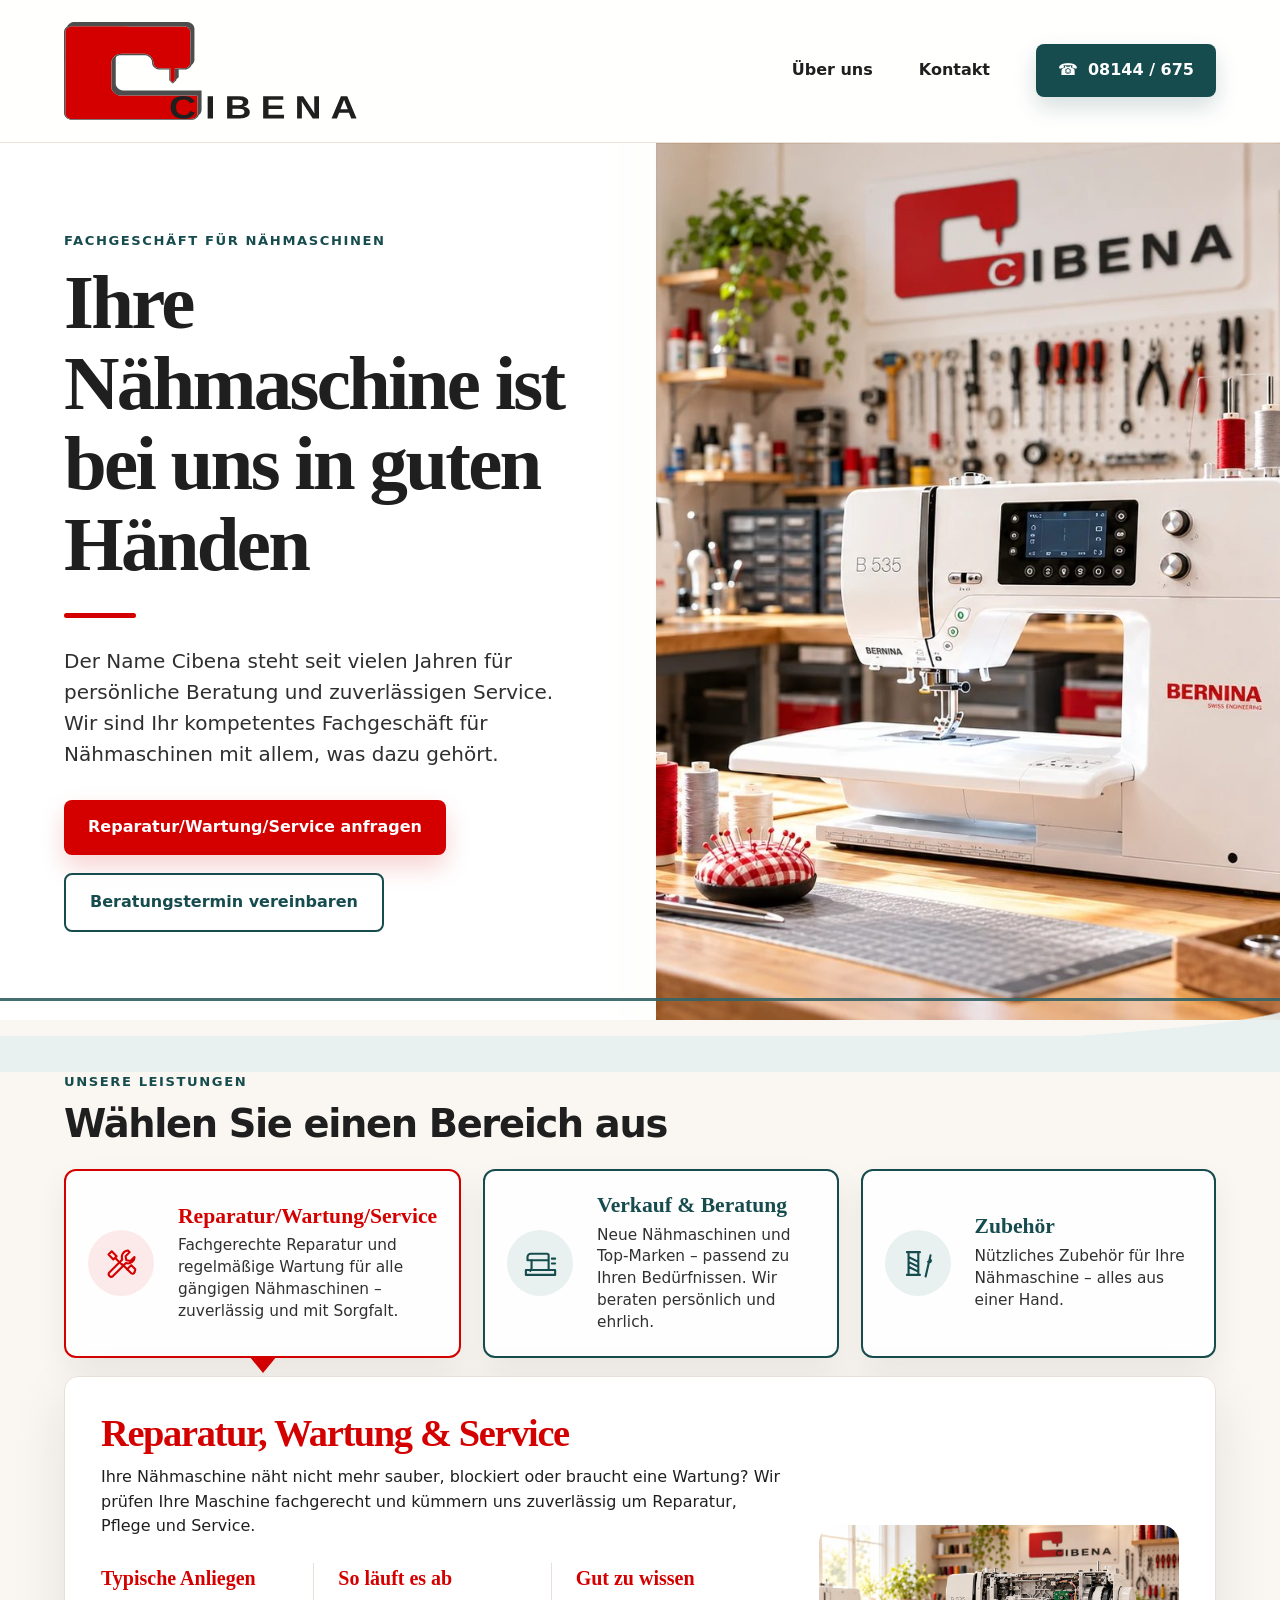
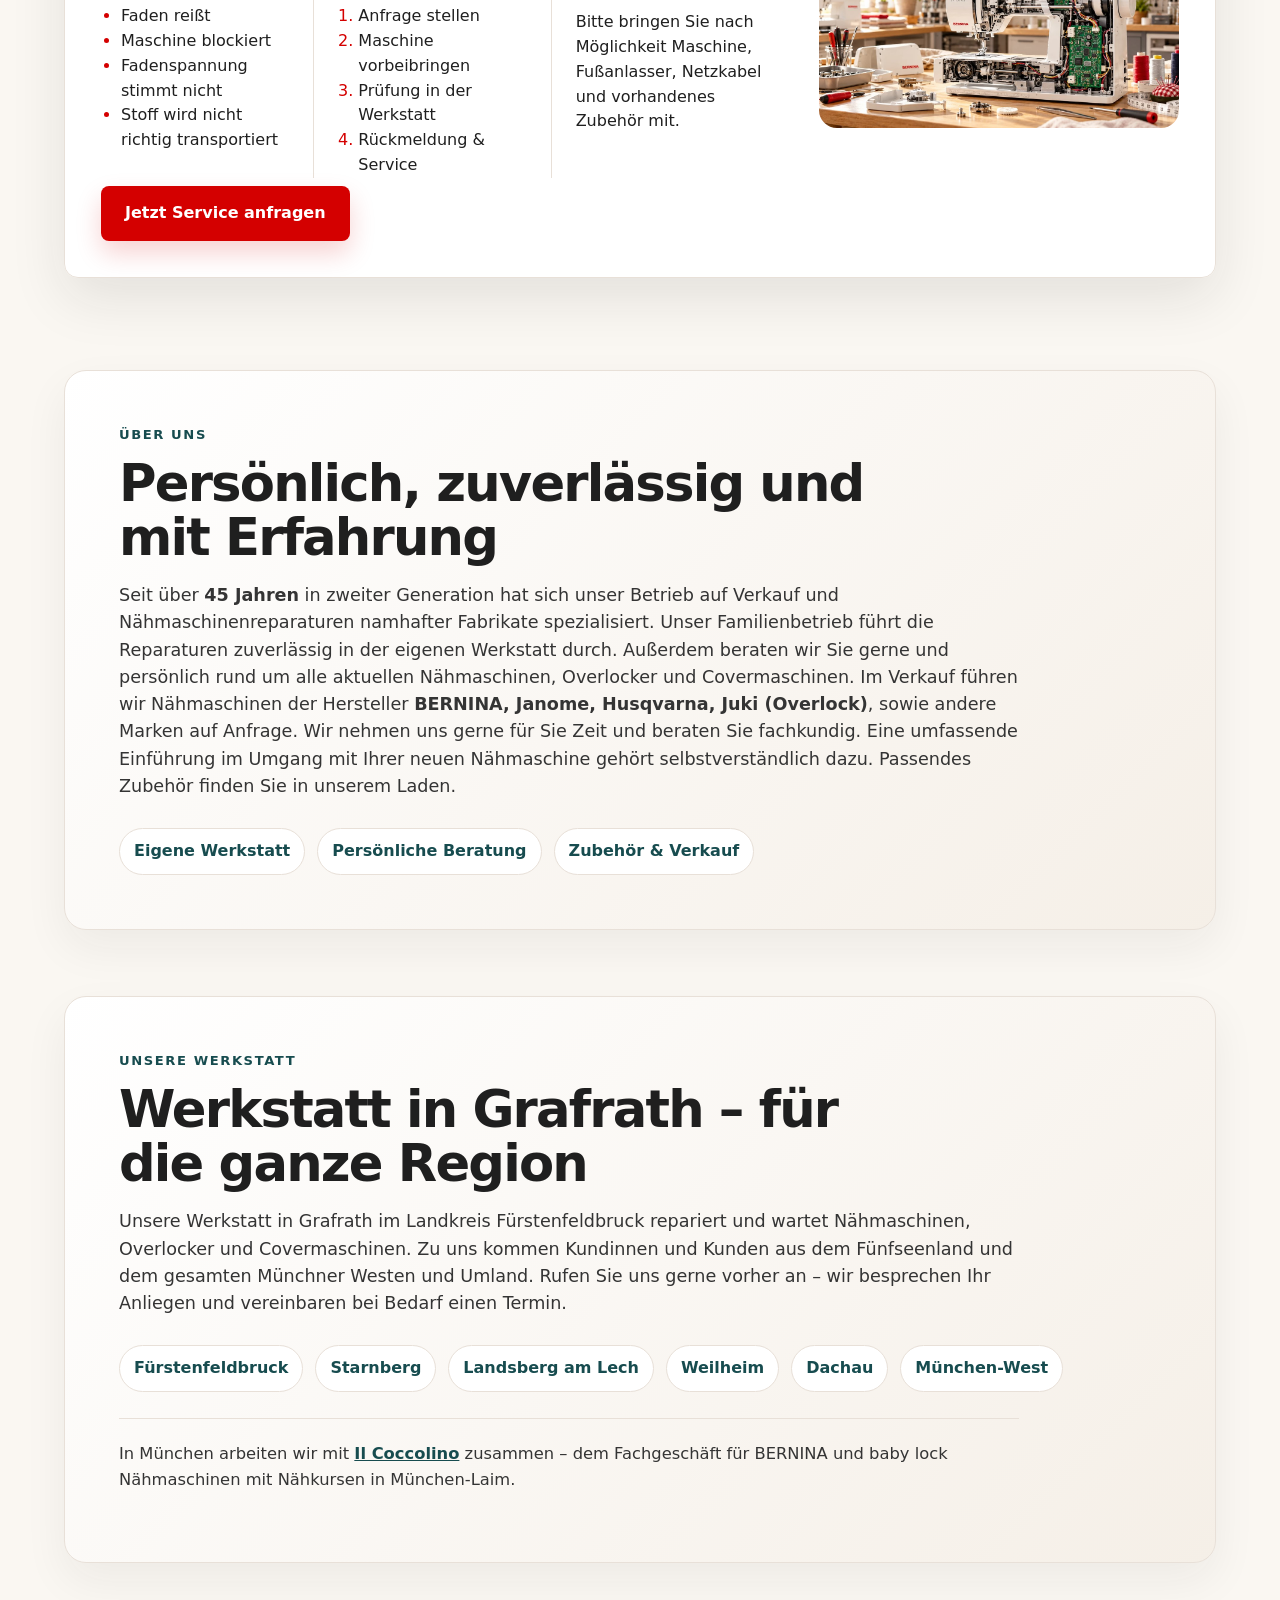
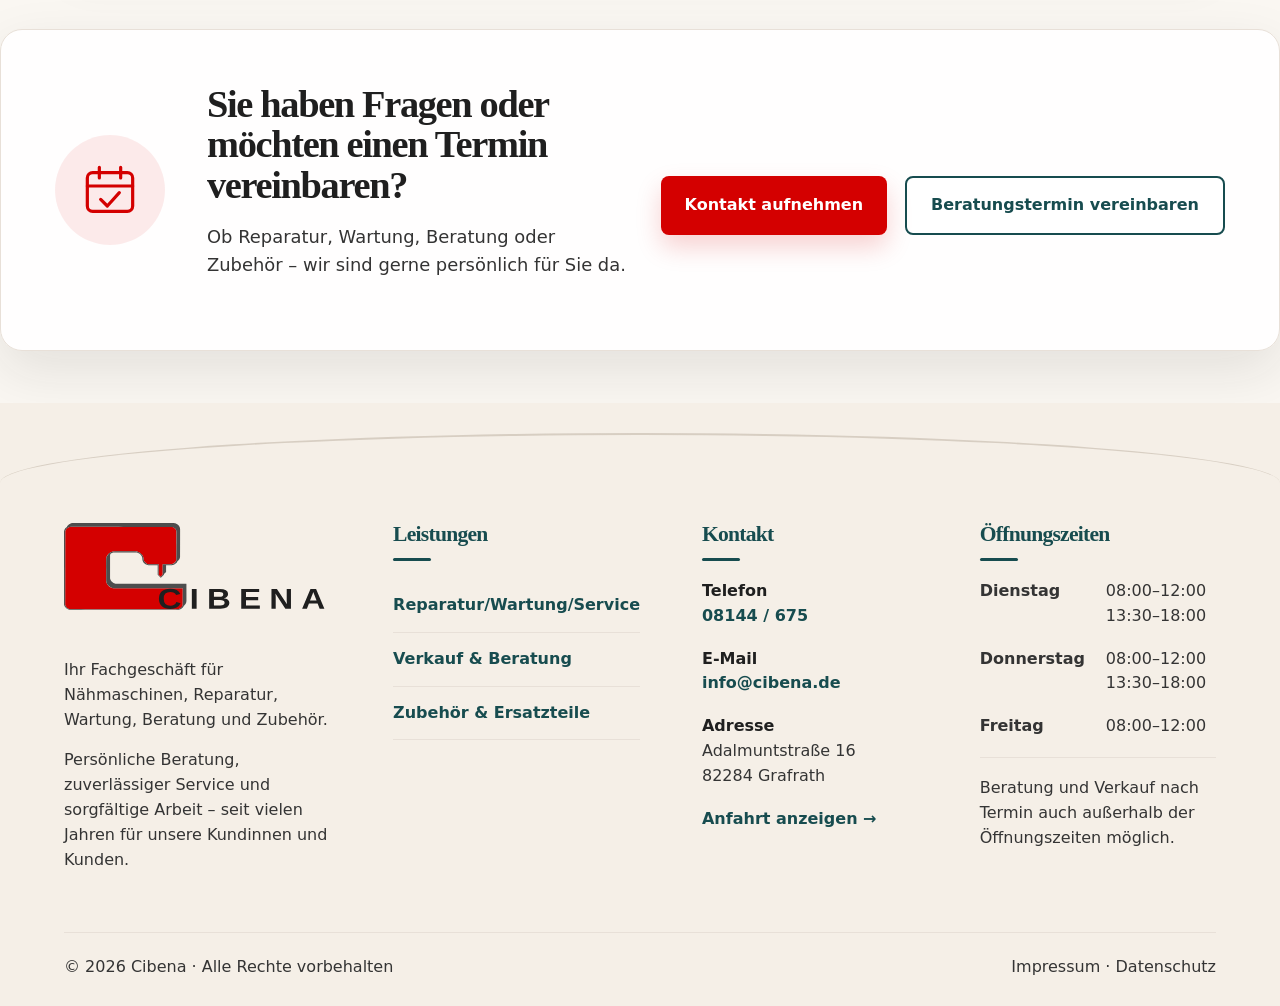
==== commit aa5892f5: "Hinweis auf Zusammenarbeit mit Il Coccolino (München)" ====
--- a/index.html
+++ b/index.html
@@ -211,6 +211,7 @@
           <span>Dachau</span>
           <span>München-West</span>
         </div>
+        <p class="partner">In München arbeiten wir mit <a href="https://www.il-coccolino.de/" target="_blank" rel="noopener">Il Coccolino</a> zusammen – dem Fachgeschäft für BERNINA und baby lock Nähmaschinen mit Nähkursen in München-Laim.</p>
       </div>
     </section>
 
--- a/assets/css/styles.css
+++ b/assets/css/styles.css
@@ -279,3 +279,5 @@
 
 .region { padding-top: 0; }
 .region-cta { margin-top: 26px; }
+.about-card p.partner { margin-top: 26px; padding-top: 22px; border-top: 1px solid var(--border); font-size: 1.02rem; }
+.about-card p.partner a { color: var(--petrol); font-weight: 800; }
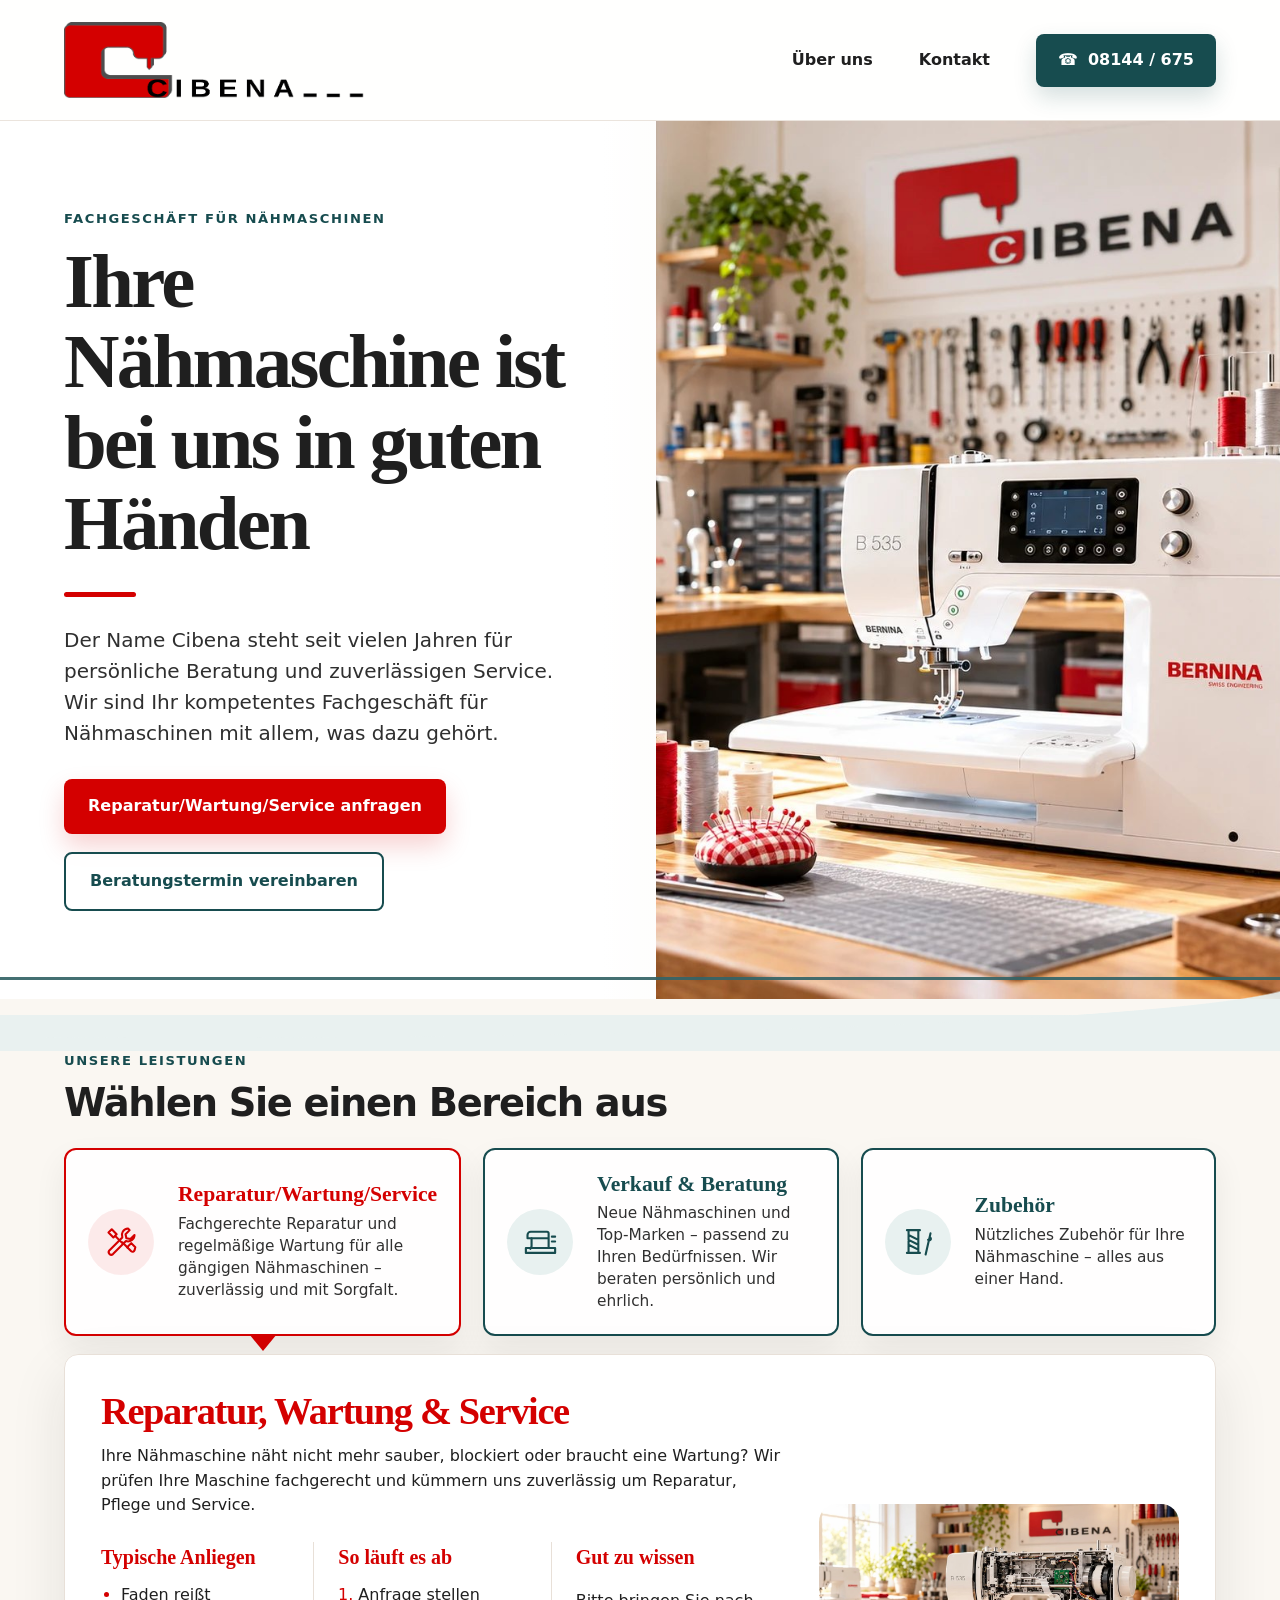
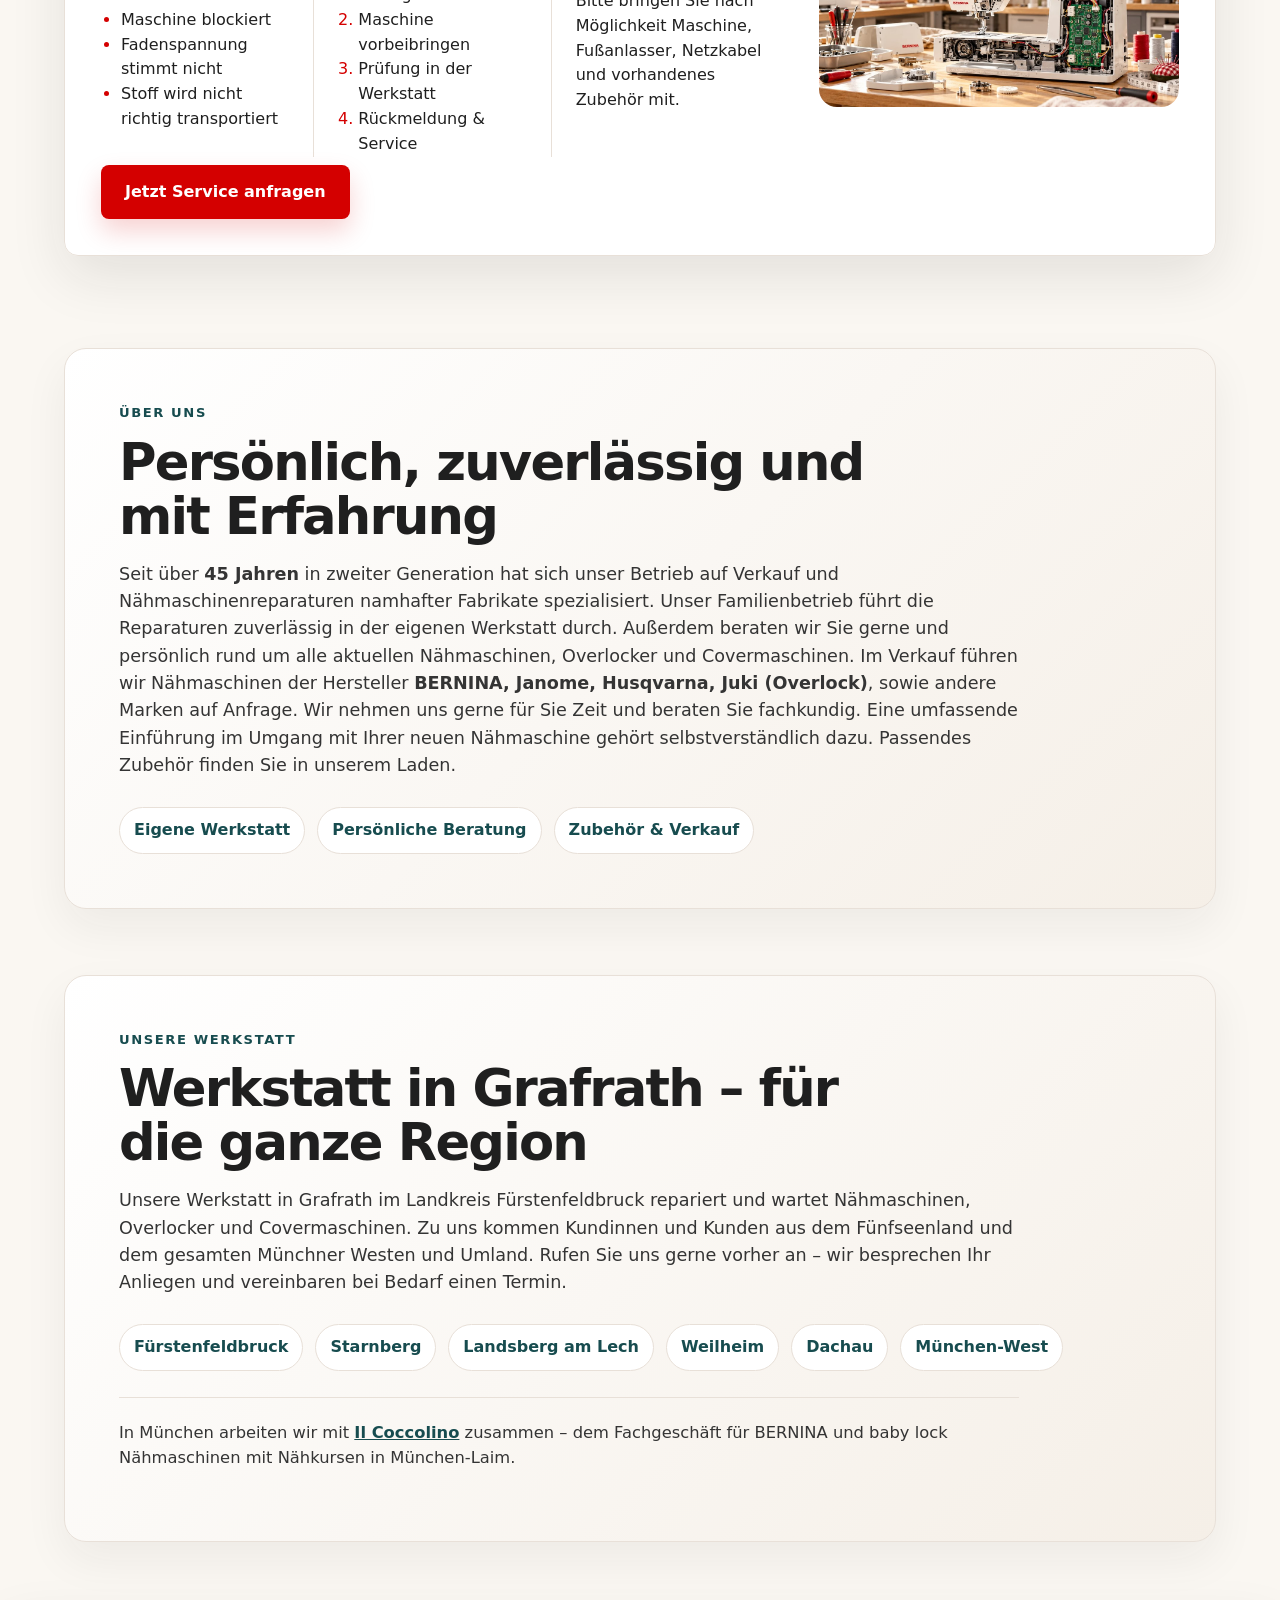
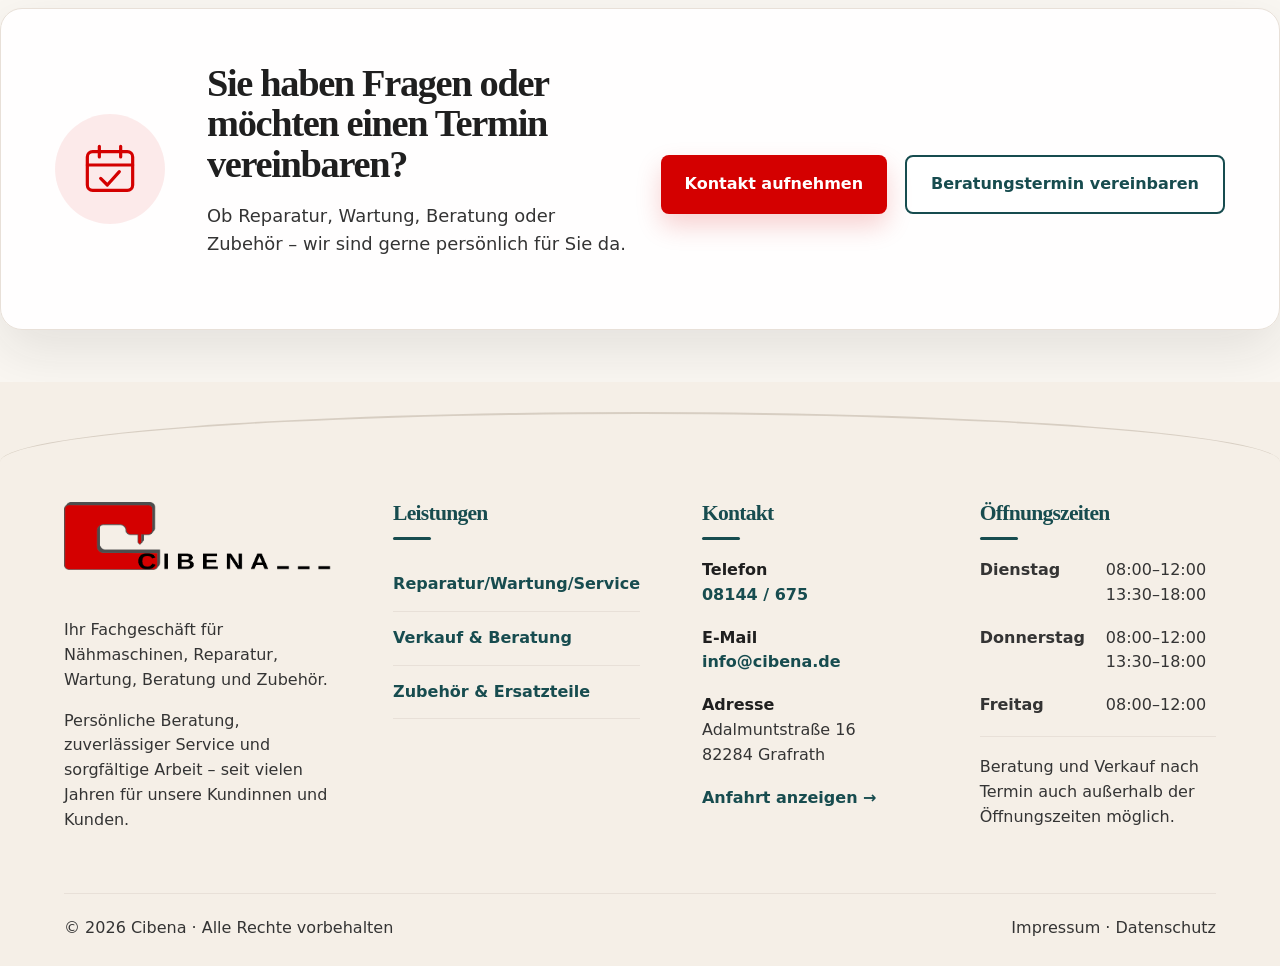
==== commit e0be7b8e: "Logo gegen neue Fassung (PNG) ausgetauscht" ====
--- a/index.html
+++ b/index.html
@@ -5,7 +5,7 @@
   <meta name="viewport" content="width=device-width, initial-scale=1" />
   <title>Cibena Grafrath – Nähmaschinen Reparatur, Wartung & Beratung im Fünfseenland</title>
   <meta name="description" content="Cibena in Grafrath: Fachbetrieb für Nähmaschinen mit eigener Werkstatt. Reparatur, Wartung, Verkauf, Beratung und Zubehör für Kunden aus Fürstenfeldbruck, dem Fünfseenland und Oberbayern." />
-  <link rel="icon" href="assets/img/logo-cibena-neu.svg" type="image/svg+xml" />
+  <link rel="icon" href="assets/img/logo-cibena.png" type="image/png" />
   <link rel="stylesheet" href="assets/css/styles.css" />
   <script type="application/ld+json">
   {
@@ -29,7 +29,7 @@
 <body>
   <header class="site-header" id="top">
     <a class="brand" href="#top" aria-label="Cibena Startseite">
-      <img src="assets/img/logo-cibena-neu.svg" alt="Cibena" />
+      <img src="assets/img/logo-cibena.png" alt="Cibena" />
     </a>
     <nav class="main-nav" aria-label="Hauptnavigation">
       <a href="#ueber-uns">Über uns</a>
@@ -234,7 +234,7 @@
     <div class="footer-wave" aria-hidden="true"></div>
     <div class="footer-grid">
       <div class="footer-brand">
-        <img src="assets/img/logo-cibena-neu.svg" alt="Cibena" />
+        <img src="assets/img/logo-cibena.png" alt="Cibena" />
         <p>Ihr Fachgeschäft für Nähmaschinen, Reparatur, Wartung, Beratung und Zubehör.</p>
         <p>Persönliche Beratung, zuverlässiger Service und sorgfältige Arbeit – seit vielen Jahren für unsere Kundinnen und Kunden.</p>
       </div>
